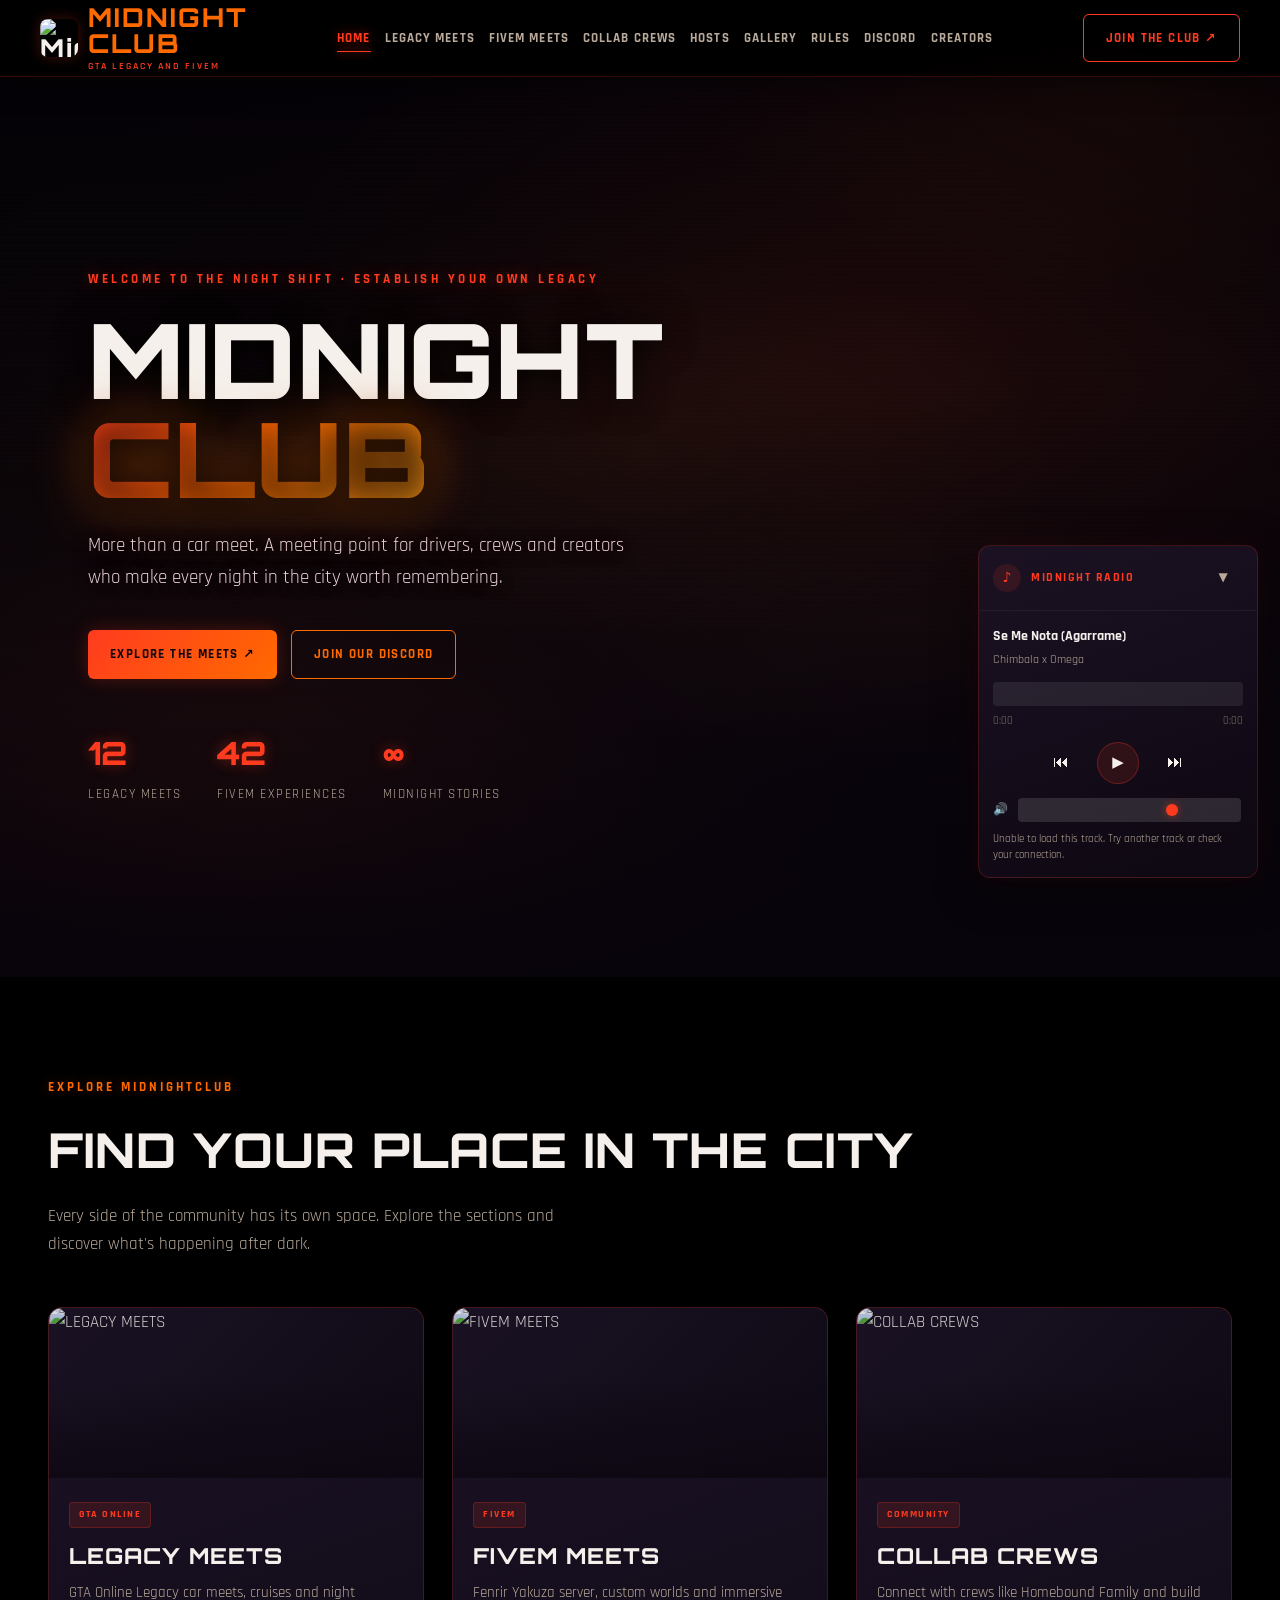
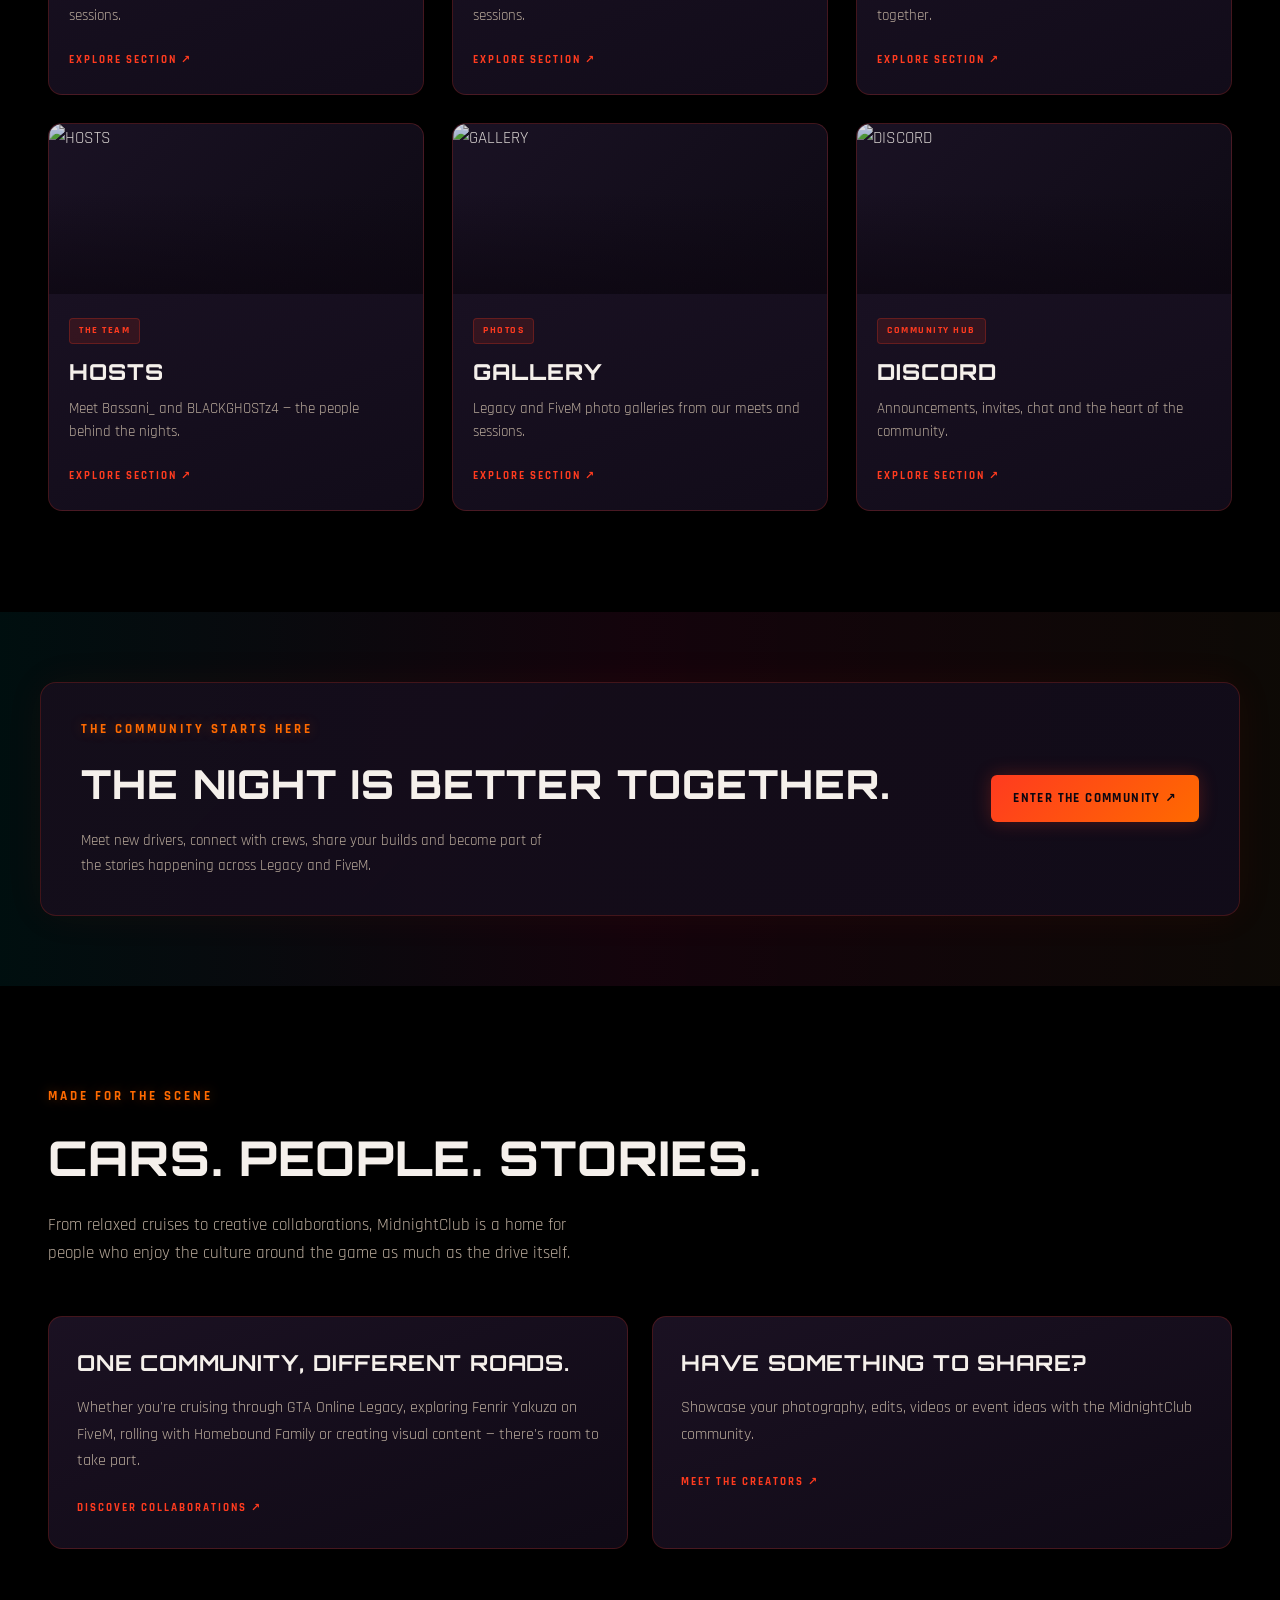
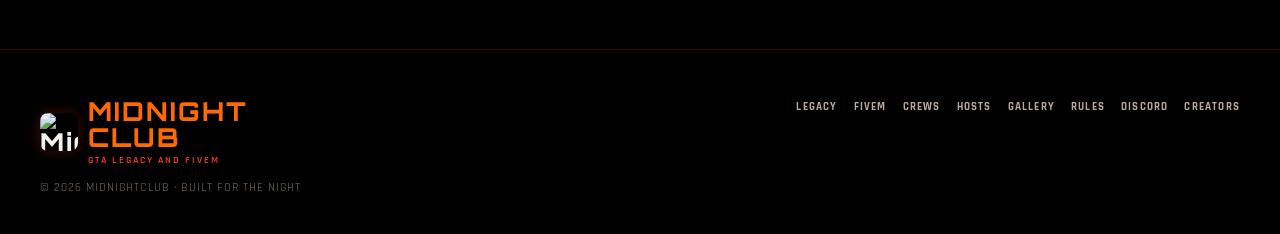
==== index.html @ 976fb336 "Add files via upload" ====
<!doctype html>
<html lang="en">
<head>
  <meta charset="utf-8">
  <meta name="viewport" content="width=device-width,initial-scale=1">
  <meta name="theme-color" content="#000000">
  <meta name="description" content="MidnightClub — GTA Legacy and FiveM meets, crew collaborations and creators.">
  <title>MidnightClub | GTA Legacy and FiveM</title>
  <meta name="robots" content="index,follow,max-image-preview:large">
  <meta property="og:type" content="website">
  <meta property="og:site_name" content="MidnightClub">
  <meta property="og:title" content="MidnightClub | GTA Legacy and FiveM">
  <meta property="og:description" content="MidnightClub — GTA Legacy and FiveM meets, crew collaborations and creators.">
  <meta property="og:image" content="https://ik.imagekit.io/MidnightClub/WEBSITE%20MIDNIGHT/website%20images/file_00000000ad4882108c9d90495cad888b.png?tr=f-auto,q-80,w-1400&updatedAt=1795227710696">
  <meta name="twitter:card" content="summary">
  <meta name="twitter:title" content="MidnightClub | GTA Legacy and FiveM">
  <meta name="twitter:description" content="MidnightClub — GTA Legacy and FiveM meets, crew collaborations and creators.">
  <meta name="twitter:image" content="https://ik.imagekit.io/MidnightClub/WEBSITE%20MIDNIGHT/website%20images/file_00000000ad4882108c9d90495cad888b.png?tr=f-auto,q-80,w-1400&updatedAt=1795227710696">
  <link rel="icon" type="image/png" href="https://ik.imagekit.io/MidnightClub/WEBSITE%20MIDNIGHT/website%20images/file_00000000ad4882108c9d90495cad888b.png?tr=f-auto,q-80,w-1400&updatedAt=1795227710696">
  <link rel="stylesheet" href="assets/style.css">
</head>
<body>
<a class="skip-link" href="#main-content">Skip to content</a>
<!-- Boot Loader -->
<div id="boot-loader">
  <img class="loader-logo" src="https://ik.imagekit.io/MidnightClub/WEBSITE%20MIDNIGHT/website%20images/file_00000000ad4882108c9d90495cad888b.png?updatedAt=1795227710696&tr=f-auto,q-80" alt="MidnightClub" decoding="async">
  <div class="loader-title">MIDNIGHTCLUB</div>
  <div class="loader-sub">GTA Legacy and FiveM</div>
  <div class="loader-bar"><div class="loader-bar-fill"></div></div>
</div>

<header class="site-header">
  <div class="nav-wrap">
    <a class="brand" href="index.html">
      <img src="https://ik.imagekit.io/MidnightClub/WEBSITE%20MIDNIGHT/website%20images/file_00000000ad4882108c9d90495cad888b.png?updatedAt=1795227710696&tr=f-auto,q-80" alt="MidnightClub" class="brand-logo" decoding="async">
      <span class="brand-text">MIDNIGHT<span>CLUB</span><small>GTA LEGACY AND FIVEM</small></span>
    </a>
    <nav class="nav" id="site-nav">
      <a class="active" href="index.html">HOME</a>
      <a href="legacy-meets.html">LEGACY MEETS</a>
      <a href="fivem-meets.html">FIVEM MEETS</a>
      <a href="collab-crews.html">COLLAB CREWS</a>
      <a href="hosts.html">HOSTS</a>
      <a href="gallery.html">GALLERY</a>
      <a href="rules.html">RULES</a>
      <a href="discord.html">DISCORD</a>
      <a href="content-creators.html">CREATORS</a>
    </nav>
    <a class="nav-cta" href="https://discord.gg/Cdg4b4yw4P" target="_blank" rel="noopener">Join the club ↗</a>
    <button class="menu-toggle" type="button" aria-label="Open navigation menu" aria-expanded="false" aria-controls="site-nav">☰</button>
  </div>
</header>

<section id="main-content" class="hero">
  <div class="hero-inner">
    <div class="eyebrow">WELCOME TO THE NIGHT SHIFT · ESTABLISH YOUR OWN LEGACY</div>
    <h1>MIDNIGHT<br><em>CLUB</em></h1>
    <p>More than a car meet. A meeting point for drivers, crews and creators who make every night in the city worth remembering.</p>
    <div class="hero-actions">
      <a class="btn primary" href="legacy-meets.html">Explore the meets ↗</a>
      <a class="btn secondary" href="https://discord.gg/Cdg4b4yw4P" target="_blank" rel="noopener">Join our Discord</a>
    </div>
    <div class="hero-meta">
      <div class="meta-item"><strong>12</strong><span>Legacy meets</span></div>
      <div class="meta-item"><strong>42</strong><span>FiveM experiences</span></div>
      <div class="meta-item"><strong>∞</strong><span>Midnight stories</span></div>
    </div>
  </div>
</section>

<section class="section">
  <div class="section-head">
    <div>
      <div class="kicker">Explore MidnightClub</div>
      <h2>Find your place in the city</h2>
      <p class="section-intro">Every side of the community has its own space. Explore the sections and discover what's happening after dark.</p>
    </div>
  </div>
  <div class="grid">
    <a class="card" href="legacy-meets.html">
      <div class="card-image">
        <img src="https://ik.imagekit.io/MidnightClub/WEBSITE%20MIDNIGHT/website%20images/imageseee%20(3).jpg?tr=f-auto,q-80" alt="LEGACY MEETS" loading="lazy" decoding="async">
      </div>
      <div class="card-body">
        <span class="tag">GTA ONLINE</span>
        <h3>LEGACY MEETS</h3>
        <p>GTA Online Legacy car meets, cruises and night sessions.</p>
        <span class="card-link">Explore section ↗</span>
      </div>
    </a>
    <a class="card" href="fivem-meets.html">
      <div class="card-image">
        <img src="https://ik.imagekit.io/MidnightClub/WEBSITE%20MIDNIGHT/website%20images/34.webp?tr=f-auto,q-80" alt="FIVEM MEETS" loading="lazy" decoding="async">
      </div>
      <div class="card-body">
        <span class="tag">FIVEM</span>
        <h3>FIVEM MEETS</h3>
        <p>Fenrir Yakuza server, custom worlds and immersive sessions.</p>
        <span class="card-link">Explore section ↗</span>
      </div>
    </a>
    <a class="card" href="collab-crews.html">
      <div class="card-image">
        <img src="https://ik.imagekit.io/MidnightClub/WEBSITE%20MIDNIGHT/website%20images/Gemini_Generated_Image_128ii8128ii8128i.jpg?tr=f-auto,q-80" alt="COLLAB CREWS" loading="lazy" decoding="async">
      </div>
      <div class="card-body">
        <span class="tag">COMMUNITY</span>
        <h3>COLLAB CREWS</h3>
        <p>Connect with crews like Homebound Family and build together.</p>
        <span class="card-link">Explore section ↗</span>
      </div>
    </a>
    <a class="card" href="hosts.html">
      <div class="card-image">
        <img src="https://ik.imagekit.io/MidnightClub/WEBSITE%20MIDNIGHT/website%20images/rockstar-games-techtudo.avif?updatedAt=1795227709846&tr=f-auto,q-80" alt="HOSTS" loading="lazy" decoding="async">
      </div>
      <div class="card-body">
        <span class="tag">THE TEAM</span>
        <h3>HOSTS</h3>
        <p>Meet Bassani_ and BLACKGHOSTz4 — the people behind the nights.</p>
        <span class="card-link">Explore section ↗</span>
      </div>
    </a>
    <a class="card" href="gallery.html">
      <div class="card-image">
        <img src="https://ik.imagekit.io/MidnightClub/WEBSITE%20MIDNIGHT/website%20images/23434243.jpg?updatedAt=1795227709696&tr=f-auto,q-80" alt="GALLERY" loading="lazy" decoding="async">
      </div>
      <div class="card-body">
        <span class="tag">PHOTOS</span>
        <h3>GALLERY</h3>
        <p>Legacy and FiveM photo galleries from our meets and sessions.</p>
        <span class="card-link">Explore section ↗</span>
      </div>
    </a>
    <a class="card" href="discord.html">
      <div class="card-image">
        <img src="https://ik.imagekit.io/MidnightClub/WEBSITE%20MIDNIGHT/website%20images/P1dRAX.webp?tr=f-auto,q-80" alt="DISCORD" loading="lazy" decoding="async">
      </div>
      <div class="card-body">
        <span class="tag">COMMUNITY HUB</span>
        <h3>DISCORD</h3>
        <p>Announcements, invites, chat and the heart of the community.</p>
        <span class="card-link">Explore section ↗</span>
      </div>
    </a>
  </div>
</section>

<section class="feature-band">
  <div class="feature-inner">
    <div>
      <div class="kicker">The community starts here</div>
      <h2>THE NIGHT IS BETTER TOGETHER.</h2>
      <p>Meet new drivers, connect with crews, share your builds and become part of the stories happening across Legacy and FiveM.</p>
    </div>
    <a class="btn primary" href="https://discord.gg/Cdg4b4yw4P" target="_blank" rel="noopener">Enter the community ↗</a>
  </div>
</section>

<section class="section">
  <div class="section-head">
    <div>
      <div class="kicker">Made for the scene</div>
      <h2>Cars. People. Stories.</h2>
      <p class="section-intro">From relaxed cruises to creative collaborations, MidnightClub is a home for people who enjoy the culture around the game as much as the drive itself.</p>
    </div>
  </div>
  <div class="content-grid">
    <div class="panel">
      <h3>One community, different roads.</h3>
      <p>Whether you're cruising through GTA Online Legacy, exploring Fenrir Yakuza on FiveM, rolling with Homebound Family or creating visual content — there's room to take part.</p>
      <a class="card-link" href="collab-crews.html">Discover collaborations ↗</a>
    </div>
    <div class="panel">
      <h3>Have something to share?</h3>
      <p>Showcase your photography, edits, videos or event ideas with the MidnightClub community.</p>
      <a class="card-link" href="content-creators.html">Meet the creators ↗</a>
    </div>
  </div>
</section>

<footer class="footer">
  <div class="footer-inner">
    <div>
      <a class="brand" href="index.html">
        <img src="https://ik.imagekit.io/MidnightClub/WEBSITE%20MIDNIGHT/website%20images/file_00000000ad4882108c9d90495cad888b.png?updatedAt=1795227710696&tr=f-auto,q-80" alt="MidnightClub" class="brand-logo" decoding="async">
        <span class="brand-text">MIDNIGHT<span>CLUB</span><small>GTA LEGACY AND FIVEM</small></span>
      </a>
      <p>© <span data-year></span> MIDNIGHTCLUB · BUILT FOR THE NIGHT</p>
    </div>
    <div class="footer-links">
      <a href="legacy-meets.html">LEGACY</a>
      <a href="fivem-meets.html">FIVEM</a>
      <a href="collab-crews.html">CREWS</a>
      <a href="hosts.html">HOSTS</a>
      <a href="gallery.html">GALLERY</a>
      <a href="rules.html">RULES</a>
      <a href="discord.html">DISCORD</a>
      <a href="content-creators.html">CREATORS</a>
    </div>
  </div>
</footer>

<!-- Music Player -->
<div class="music-player" id="music-player">
  <div class="player-header">
    <div class="player-header-left">
      <div class="player-icon">♪</div>
      <span class="player-title">Midnight Radio</span>
    </div>
    <button class="player-toggle-btn" id="player-toggle" type="button" aria-label="Collapse music player" aria-expanded="true">▼</button>
  </div>
  <div class="player-body">
    <div id="player-empty" class="player-empty">
      No tracks yet
      <span>Music will be added soon</span>
    </div>
    <div id="player-body-content" style="display:none">
      <div class="player-track-info">
        <p class="player-track-name" id="track-name">—</p>
        <p class="player-track-artist" id="track-artist">—</p>
      </div>
      <div class="player-progress-wrap">
        <div class="player-progress" id="progress-wrap" role="slider" tabindex="0" aria-label="Seek through track" aria-valuemin="0" aria-valuemax="100" aria-valuenow="0">
          <div class="player-progress-bar" id="progress-bar"></div>
        </div>
        <div class="player-time">
          <span id="current-time">0:00</span>
          <span id="duration">0:00</span>
        </div>
      </div>
      <div class="player-controls">
        <button class="player-btn" id="prev-btn" type="button" aria-label="Previous track" title="Previous track">⏮</button>
        <button class="player-btn play-btn" id="play-btn" type="button" aria-label="Play music" title="Play music">▶</button>
        <button class="player-btn" id="next-btn" type="button" aria-label="Next track" title="Next track">⏭</button>
      </div>
      <div class="player-volume">
        <label for="volume-slider" class="volume-label" aria-label="Volume">🔊</label>
        <input type="range" id="volume-slider" min="0" max="100" value="70" aria-label="Music volume">
      </div>
      <p class="player-status" id="player-status" role="status" aria-live="polite">Track ready. Press play to listen.</p>
    </div>
  </div>
</div>
<audio id="audio-el" preload="metadata" aria-label="Midnight Radio audio"></audio>

<script src="assets/main.js"></script>
</body>
</html>
---- assets/style.css ----
/* ============================================
   MIDNIGHTCLUB — Dark Night Drive
   Red • Orange • Amber • Gold
   ============================================ */

@import url('https://fonts.googleapis.com/css2?family=Orbitron:wght@500;600;700;800;900&family=Rajdhani:wght@400;500;600;700&family=Barlow+Condensed:wght@600;700;800;900&display=swap');

:root {
  /* Core palette — Strong masculine neon */
  --bg: #000000;
  --bg-deep: #000000;
  --panel: #0c0a0a;
  --panel2: #141010;
  --panel-elevated: #1a1412;

  /* Primary accents (kept variable names for compatibility) */
  --cyan: #ff3b1f;          /* Hot red */
  --cyan-soft: #ff6b4a;     /* Soft red-orange */
  --pink: #ff6a00;          /* Strong orange */
  --pink-soft: #ff8c33;     /* Soft orange */
  --salmon: #ff4500;        /* Orange-red */
  --coral: #ff5722;         /* Deep coral-orange */
  --purple: #c9a227;        /* Gold */
  --purple-soft: #e0b94a;   /* Soft gold */
  --orange: #ff9f1a;        /* Amber */

  --white: #f5f0eb;
  --muted: #b8a99a;
  --muted-dark: #7a6e62;

  --line: rgba(255, 59, 31, 0.2);
  --line-pink: rgba(255, 106, 0, 0.22);
  --line-hover: rgba(255, 59, 31, 0.5);

  --gradient: linear-gradient(135deg, #ff3b1f 0%, #ff6a00 50%, #ff9f1a 100%);
  --gradient-soft: linear-gradient(135deg, rgba(255,59,31,0.25), rgba(255,106,0,0.25));
  --gradient-btn: linear-gradient(135deg, #ff3b1f, #ff6a00);

  --shadow-cyan: 0 0 20px rgba(255, 59, 31, 0.4), 0 0 40px rgba(255, 59, 31, 0.15);
  --shadow-pink: 0 0 20px rgba(255, 106, 0, 0.4), 0 0 40px rgba(255, 106, 0, 0.15);
  --shadow-neon: 0 0 18px rgba(255, 59, 31, 0.35), 0 0 36px rgba(255, 106, 0, 0.2);

  --max: 1480px;
  --header-h: 76px;
  --radius: 14px;
  --font-display: 'Orbitron', 'Barlow Condensed', sans-serif;
  --font-body: 'Rajdhani', system-ui, sans-serif;
}

* { box-sizing: border-box; }
html { scroll-behavior: smooth; }

body {
  margin: 0;
  background: #000000;
  color: var(--white);
  font-family: var(--font-body);
  line-height: 1.65;
  font-size: 17px;
  overflow-x: hidden;
  min-height: 100vh;
  /* Pure black base + strong red/orange neon atmosphere */
  background-image:
    radial-gradient(ellipse 80% 50% at 10% 90%, rgba(255, 59, 31, 0.16) 0%, transparent 55%),
    radial-gradient(ellipse 70% 45% at 90% 10%, rgba(255, 106, 0, 0.13) 0%, transparent 50%),
    radial-gradient(ellipse 60% 40% at 50% 50%, rgba(255, 159, 26, 0.07) 0%, transparent 55%),
    radial-gradient(ellipse 50% 30% at 70% 70%, rgba(201, 162, 39, 0.06) 0%, transparent 50%),
    linear-gradient(180deg, #000000 0%, #0a0503 40%, #000000 100%);
  background-attachment: fixed;
}

/* Soft vignette + subtle scanline texture (no grid) */
body::before {
  content: '';
  position: fixed;
  inset: 0;
  background:
    radial-gradient(ellipse at center, transparent 40%, rgba(0, 0, 0, 0.55) 100%),
    repeating-linear-gradient(
      0deg,
      transparent,
      transparent 2px,
      rgba(255, 255, 255, 0.012) 2px,
      rgba(255, 255, 255, 0.012) 4px
    );
  pointer-events: none;
  z-index: 0;
}

a { color: inherit; text-decoration: none; }
button { font: inherit; cursor: pointer; border: none; background: none; }
img { max-width: 100%; display: block; }

/* ========== LOADING SCREEN ========== */
#boot-loader {
  position: fixed;
  inset: 0;
  z-index: 99999;
  display: flex;
  flex-direction: column;
  align-items: center;
  justify-content: center;
  background:
    radial-gradient(ellipse at 50% 40%, rgba(255, 59, 31, 0.12) 0%, transparent 55%),
    radial-gradient(ellipse at 30% 70%, rgba(255, 106, 0, 0.14) 0%, transparent 50%),
    linear-gradient(160deg, #000000 0%, #0a0503 50%, #000000 100%);
  transition: opacity 0.8s ease, visibility 0.8s;
  overflow: hidden;
}

#boot-loader::before {
  content: '';
  position: absolute;
  inset: -40%;
  background: conic-gradient(from 0deg, transparent, rgba(255,59,31,0.08), transparent 30%, rgba(255,106,0,0.08), transparent 60%);
  animation: loader-spin 10s linear infinite;
  pointer-events: none;
}

#boot-loader.hidden {
  opacity: 0;
  visibility: hidden;
  pointer-events: none;
}

.loader-logo {
  width: 110px;
  height: 110px;
  object-fit: contain;
  border-radius: 18px;
  margin-bottom: 28px;
  filter: drop-shadow(0 0 24px rgba(255, 59, 31, 0.5));
  animation: loader-pulse 2s ease-in-out infinite;
  position: relative;
  z-index: 2;
}

.loader-title {
  font-family: var(--font-display);
  font-weight: 800;
  font-size: 28px;
  letter-spacing: 6px;
  text-transform: uppercase;
  background: var(--gradient);
  -webkit-background-clip: text;
  -webkit-text-fill-color: transparent;
  background-clip: text;
  margin-bottom: 8px;
  position: relative;
  z-index: 2;
}

.loader-sub {
  font-size: 13px;
  letter-spacing: 4px;
  color: var(--muted);
  text-transform: uppercase;
  margin-bottom: 36px;
  position: relative;
  z-index: 2;
}

.loader-bar {
  width: 220px;
  height: 3px;
  background: rgba(255,255,255,0.08);
  border-radius: 4px;
  overflow: hidden;
  position: relative;
  z-index: 2;
}

.loader-bar-fill {
  height: 100%;
  width: 0%;
  background: var(--gradient-btn);
  border-radius: 4px;
  box-shadow: 0 0 12px rgba(255, 59, 31, 0.6);
  animation: loader-progress 1.6s ease-out forwards;
}

@keyframes loader-spin {
  to { transform: rotate(360deg); }
}
@keyframes loader-pulse {
  0%, 100% { transform: scale(1); filter: drop-shadow(0 0 20px rgba(0,245,255,0.4)); }
  50% { transform: scale(1.06); filter: drop-shadow(0 0 32px rgba(255,46,151,0.5)); }
}
@keyframes loader-progress {
  0% { width: 0%; }
  100% { width: 100%; }
}

/* ========== HEADER ========== */
.site-header {
  position: sticky;
  top: 0;
  z-index: 50;
  background: rgba(0, 0, 0, 0.82);
  backdrop-filter: blur(18px);
  border-bottom: 1px solid var(--line);
  box-shadow: 0 4px 30px rgba(0,0,0,0.5);
}

.nav-wrap {
  max-width: var(--max);
  margin: auto;
  padding: 0 40px;
  min-height: var(--header-h);
  display: flex;
  align-items: center;
  justify-content: space-between;
  gap: 16px;
}

.brand {
  font: 800 26px var(--font-display);
  letter-spacing: 2px;
  line-height: 1;
  flex-shrink: 0;
  display: flex;
  align-items: center;
  gap: 10px;
  transition: filter 0.3s;
}
.brand:hover {
  filter: drop-shadow(0 0 12px rgba(255, 59, 31, 0.4));
}
.brand-logo {
  width: 38px;
  height: 38px;
  object-fit: contain;
  border-radius: 8px;
  flex-shrink: 0;
  box-shadow: 0 0 14px rgba(255, 59, 31, 0.25);
}
.brand-text {
  display: flex;
  flex-direction: column;
}
.brand span { color: var(--pink); }
.brand small {
  display: block;
  font: 600 10px var(--font-body);
  letter-spacing: 2px;
  color: var(--cyan);
  margin-top: 4px;
  text-transform: uppercase;
}

.nav {
  display: flex;
  align-items: center;
  gap: 14px;
  flex-wrap: wrap;
}
.nav a {
  font-size: 12.5px;
  font-weight: 700;
  letter-spacing: 1.1px;
  color: var(--muted);
  transition: 0.25s;
  white-space: nowrap;
  position: relative;
}
.nav a::after {
  content: '';
  position: absolute;
  bottom: -4px;
  left: 0;
  width: 0;
  height: 1.5px;
  background: var(--cyan);
  transition: width 0.25s;
  box-shadow: 0 0 8px var(--cyan);
}
.nav a:hover,
.nav a.active {
  color: var(--cyan);
  text-shadow: 0 0 12px rgba(255, 59, 31, 0.5);
}
.nav a:hover::after,
.nav a.active::after {
  width: 100%;
}

/* Buttons */
.nav-cta,
.btn {
  display: inline-flex;
  align-items: center;
  justify-content: center;
  padding: 13px 22px;
  border: 1px solid var(--cyan);
  color: var(--cyan);
  font-size: 12.5px;
  font-weight: 700;
  letter-spacing: 1.4px;
  text-transform: uppercase;
  transition: 0.3s cubic-bezier(0.22, 1, 0.36, 1);
  background: transparent;
  border-radius: 6px;
  position: relative;
  overflow: hidden;
  font-family: var(--font-body);
}
.nav-cta::before,
.btn::before {
  content: '';
  position: absolute;
  inset: 0;
  background: var(--gradient-btn);
  opacity: 0;
  transition: opacity 0.3s;
  z-index: -1;
}
.nav-cta:hover,
.btn:hover {
  color: #0c0610;
  border-color: transparent;
  box-shadow: var(--shadow-neon);
  transform: translateY(-2px);
}
.nav-cta:hover::before,
.btn:hover::before {
  opacity: 1;
}

.btn.primary {
  background: var(--gradient-btn);
  color: #0c0610;
  border: none;
  font-weight: 800;
  box-shadow: 0 0 18px rgba(255, 59, 31, 0.25);
}
.btn.primary:hover {
  box-shadow: var(--shadow-neon);
  transform: translateY(-3px) scale(1.02);
  filter: brightness(1.1);
}
.btn.secondary {
  border-color: var(--pink);
  color: var(--pink);
}
.btn.secondary:hover {
  border-color: transparent;
  color: #0c0610;
  box-shadow: var(--shadow-pink);
}
.btn.secondary::before {
  background: linear-gradient(135deg, #ff6a00, #ff5722);
}

.menu-toggle {
  display: none;
  font-size: 24px;
  color: var(--cyan);
  background: none;
  border: none;
  padding: 6px;
}

/* ========== HERO ========== */
.hero {
  position: relative;
  min-height: 100vh;
  min-height: 100dvh;
  display: flex;
  align-items: center;
  padding: 110px 48px 90px;
  overflow: hidden;
}

/* Full-bleed wallpaper with slow ken-burns */
.hero::after {
  content: '';
  position: absolute;
  inset: -8%;
  background:
    url('https://ik.imagekit.io/MidnightClub/WEBSITE%20MIDNIGHT/Encontro%20Neon%20Midnight%20Club.png?updatedAt=1795138472293&tr=f-auto,q-80')
    center center / cover no-repeat;
  z-index: 0;
  animation: hero-kenburns 22s ease-in-out infinite alternate;
  will-change: transform;
}

/* Dark + neon overlay so text stays readable */
.hero::before {
  content: '';
  position: absolute;
  inset: 0;
  z-index: 1;
  background:
    linear-gradient(180deg,
      rgba(8, 4, 12, 0.55) 0%,
      rgba(12, 6, 16, 0.42) 35%,
      rgba(12, 6, 16, 0.72) 70%,
      rgba(8, 4, 12, 0.92) 100%),
    radial-gradient(ellipse at 70% 30%, rgba(255, 59, 31, 0.14) 0%, transparent 50%),
    radial-gradient(ellipse at 20% 80%, rgba(255, 106, 0, 0.12) 0%, transparent 45%);
  pointer-events: none;
}

@keyframes hero-kenburns {
  0%   { transform: scale(1) translate(0, 0); }
  100% { transform: scale(1.12) translate(-1.5%, -1%); }
}

.hero-inner {
  max-width: var(--max);
  width: 100%;
  margin: 0 auto;
  margin-left: max(40px, calc((100% - var(--max)) / 2));
  position: relative;
  z-index: 2;
  text-align: left;
}
.eyebrow {
  font-size: 13px;
  font-weight: 700;
  letter-spacing: 3.5px;
  color: var(--cyan);
  text-transform: uppercase;
  margin-bottom: 20px;
  text-shadow: 0 0 16px rgba(255, 59, 31, 0.4);
}
.hero h1 {
  font-family: var(--font-display);
  font-weight: 900;
  font-size: clamp(56px, 10vw, 104px);
  line-height: 0.95;
  letter-spacing: 1px;
  margin: 0 0 22px;
  text-transform: uppercase;
  text-shadow: 0 4px 30px rgba(0,0,0,0.7), 0 0 40px rgba(0,0,0,0.4);
}
.hero h1 em {
  font-style: normal;
  background: var(--gradient);
  -webkit-background-clip: text;
  -webkit-text-fill-color: transparent;
  background-clip: text;
  filter: drop-shadow(0 0 24px rgba(255, 106, 0, 0.45));
}
.hero p {
  max-width: 560px;
  font-size: 18.5px;
  color: #e8d0d8;
  margin: 0 0 36px;
  line-height: 1.75;
  text-shadow: 0 2px 16px rgba(0,0,0,0.7);
}
.hero-actions {
  display: flex;
  flex-wrap: wrap;
  gap: 14px;
  margin-bottom: 48px;
}
.hero-meta {
  display: flex;
  gap: 36px;
  flex-wrap: wrap;
}
.meta-item {
  display: flex;
  flex-direction: column;
  gap: 4px;
}
.meta-item strong {
  font-family: var(--font-display);
  font-size: 32px;
  font-weight: 800;
  color: var(--cyan);
  text-shadow: 0 0 14px rgba(255, 59, 31, 0.4);
}
.meta-item span {
  font-size: 13px;
  letter-spacing: 1.5px;
  color: var(--muted);
  text-transform: uppercase;
}

/* ========== SECTIONS ========== */
.section {
  padding: 100px 48px;
  position: relative;
  z-index: 1;
}
.section-head {
  max-width: var(--max);
  margin: 0 auto 48px;
  display: flex;
  justify-content: space-between;
  align-items: flex-end;
  gap: 32px;
}
.kicker {
  font-size: 12.5px;
  font-weight: 700;
  letter-spacing: 3px;
  color: var(--pink);
  text-transform: uppercase;
  margin-bottom: 12px;
  text-shadow: 0 0 12px rgba(255, 106, 0, 0.35);
}
.section-head h2 {
  font-family: var(--font-display);
  font-weight: 800;
  font-size: clamp(32px, 4.5vw, 48px);
  letter-spacing: 1px;
  margin: 0 0 14px;
  text-transform: uppercase;
}
.section-intro {
  max-width: 540px;
  color: var(--muted);
  font-size: 16.5px;
  margin: 0;
  line-height: 1.7;
}

/* ========== CARDS GRID ========== */
.grid {
  max-width: var(--max);
  margin: 0 auto;
  display: grid;
  grid-template-columns: repeat(3, 1fr);
  gap: 28px;
}

.card {
  background: linear-gradient(160deg, rgba(30, 20, 40, 0.95), rgba(18, 12, 26, 0.97));
  border: 1px solid var(--line);
  position: relative;
  overflow: hidden;
  min-height: 280px;
  transition: 0.35s cubic-bezier(0.22, 1, 0.36, 1);
  display: block;
  color: inherit;
  text-decoration: none;
  cursor: pointer;
  border-radius: var(--radius);
}
.card::before {
  content: '';
  position: absolute;
  inset: 0;
  border-radius: inherit;
  padding: 1px;
  background: linear-gradient(135deg, transparent 40%, rgba(0,245,255,0.3), rgba(255,46,151,0.3));
  -webkit-mask: linear-gradient(#fff 0 0) content-box, linear-gradient(#fff 0 0);
  mask: linear-gradient(#fff 0 0) content-box, linear-gradient(#fff 0 0);
  -webkit-mask-composite: xor;
  mask-composite: exclude;
  opacity: 0;
  transition: opacity 0.35s;
  pointer-events: none;
}
.card:hover {
  transform: translateY(-8px);
  border-color: transparent;
  box-shadow: 0 20px 50px rgba(0,0,0,0.5), var(--shadow-neon);
}
.card:hover::before {
  opacity: 1;
}

.card-image {
  height: 170px;
  background: linear-gradient(135deg, #1a1224, #0e0a14);
  position: relative;
  overflow: hidden;
}
.card-image img {
  width: 100%;
  height: 100%;
  object-fit: cover;
  opacity: 0.85;
  transition: 0.45s cubic-bezier(0.22, 1, 0.36, 1);
}
.card:hover .card-image img {
  transform: scale(1.08);
  opacity: 1;
}
.card-image::after {
  content: '';
  position: absolute;
  inset: 0;
  background: linear-gradient(to top, rgba(12,6,16,0.7) 0%, transparent 60%);
  pointer-events: none;
}

.card-body {
  padding: 20px 20px 22px;
}
.card h3 {
  font-family: var(--font-display);
  font-weight: 800;
  font-size: 22px;
  letter-spacing: 1px;
  margin: 0 0 8px;
  text-transform: uppercase;
}
.card p {
  font-size: 14.5px;
  color: var(--muted);
  margin: 0 0 16px;
  line-height: 1.6;
}
.card-link {
  font-size: 11px;
  color: var(--cyan);
  letter-spacing: 2px;
  font-weight: 700;
  text-transform: uppercase;
  transition: 0.25s;
}
.card:hover .card-link {
  text-shadow: 0 0 12px rgba(255, 59, 31, 0.6);
  letter-spacing: 2.5px;
}

.tag {
  display: inline-block;
  font-size: 9.5px;
  font-weight: 700;
  letter-spacing: 1.5px;
  text-transform: uppercase;
  padding: 4px 9px;
  border-radius: 4px;
  background: rgba(255, 59, 31, 0.12);
  color: var(--cyan);
  border: 1px solid rgba(255, 59, 31, 0.25);
  margin-bottom: 10px;
}

/* ========== FEATURE BAND ========== */
.feature-band {
  padding: 70px 40px;
  position: relative;
  overflow: hidden;
}
.feature-band::before {
  content: '';
  position: absolute;
  inset: 0;
  background:
    linear-gradient(90deg, rgba(0,245,255,0.06), rgba(255,46,151,0.08), rgba(255,184,107,0.05));
  pointer-events: none;
}
.feature-inner {
  max-width: var(--max);
  margin: auto;
  display: flex;
  align-items: center;
  justify-content: space-between;
  gap: 32px;
  position: relative;
  z-index: 1;
  padding: 36px 40px;
  background: linear-gradient(135deg, rgba(22,14,28,0.9), rgba(18,12,26,0.95));
  border: 1px solid var(--line);
  border-radius: 16px;
  box-shadow: 0 0 40px rgba(255, 59, 31, 0.06);
}
.feature-inner h2 {
  font-family: var(--font-display);
  font-weight: 800;
  font-size: clamp(28px, 4vw, 40px);
  letter-spacing: 1px;
  margin: 8px 0 12px;
  text-transform: uppercase;
}
.feature-inner p {
  color: var(--muted);
  max-width: 480px;
  margin: 0;
  font-size: 15px;
}

/* ========== CONTENT GRID / PANELS ========== */
.content-grid {
  max-width: var(--max);
  margin: 0 auto;
  display: grid;
  grid-template-columns: 1fr 1fr;
  gap: 24px;
}
.panel {
  background: linear-gradient(160deg, rgba(28, 18, 36, 0.95), rgba(16, 10, 22, 0.97));
  border: 1px solid var(--line);
  border-radius: var(--radius);
  padding: 28px;
  transition: 0.3s;
}
.panel:hover {
  border-color: var(--line-hover);
  box-shadow: 0 0 30px rgba(255, 59, 31, 0.08);
}
.panel h3 {
  font-family: var(--font-display);
  font-weight: 700;
  font-size: 22px;
  letter-spacing: 0.8px;
  margin: 0 0 14px;
  text-transform: uppercase;
}
.panel p {
  color: var(--muted);
  font-size: 15.5px;
  margin: 0 0 18px;
  line-height: 1.7;
}
.panel ul {
  margin: 0 0 18px;
  padding-left: 18px;
  color: var(--muted);
  font-size: 14px;
}
.panel ul li {
  margin-bottom: 6px;
}
.panel .card-link {
  display: inline-block;
}

/* ========== PAGE HERO ========== */
.page-hero {
  padding: 90px 40px 60px;
  text-align: left;
  position: relative;
  overflow: hidden;
}
.page-hero::before {
  content: '';
  position: absolute;
  inset: 0;
  background:
    radial-gradient(ellipse at 80% 20%, rgba(255, 59, 31, 0.1) 0%, transparent 50%),
    radial-gradient(ellipse at 10% 80%, rgba(255, 106, 0, 0.08) 0%, transparent 45%);
  pointer-events: none;
}
.page-hero-inner {
  max-width: var(--max);
  margin: auto;
  position: relative;
  z-index: 1;
}
.page-hero h1 {
  font-family: var(--font-display);
  font-weight: 900;
  font-size: clamp(40px, 6.5vw, 64px);
  letter-spacing: 2px;
  margin: 12px 0 18px;
  text-transform: uppercase;
  background: var(--gradient);
  -webkit-background-clip: text;
  -webkit-text-fill-color: transparent;
  background-clip: text;
}
.page-hero p {
  max-width: 520px;
  color: var(--muted);
  font-size: 16px;
  margin: 0;
}

/* ========== HOSTS ========== */
.host-list {
  max-width: var(--max);
  margin: 0 auto;
  display: grid;
  grid-template-columns: repeat(2, 1fr);
  gap: 28px;
}
.host-card {
  background: linear-gradient(160deg, rgba(28, 18, 36, 0.95), rgba(16, 10, 22, 0.97));
  border: 1px solid var(--line);
  border-radius: var(--radius);
  padding: 32px 28px;
  text-align: center;
  transition: 0.35s;
}
.host-card:hover {
  border-color: var(--pink);
  box-shadow: var(--shadow-pink);
  transform: translateY(-6px);
}
.host-avatar {
  width: 110px;
  height: 110px;
  margin: 0 auto 18px;
  border-radius: 50%;
  overflow: hidden;
  border: 2px solid var(--cyan);
  box-shadow: 0 0 24px rgba(255, 59, 31, 0.3);
}
.host-avatar img {
  width: 100%;
  height: 100%;
  object-fit: cover;
}
.host-card h3 {
  font-family: var(--font-display);
  font-weight: 800;
  font-size: 24px;
  margin: 0 0 12px;
  letter-spacing: 1px;
}
.host-roles {
  display: flex;
  flex-wrap: wrap;
  gap: 6px;
  justify-content: center;
  margin-bottom: 14px;
}
.host-roles span {
  font-size: 10px;
  font-weight: 700;
  letter-spacing: 1px;
  text-transform: uppercase;
  padding: 4px 10px;
  border-radius: 20px;
  background: rgba(255, 106, 0, 0.12);
  color: var(--pink-soft);
  border: 1px solid rgba(255, 106, 0, 0.25);
}
.host-card p {
  color: var(--muted);
  font-size: 14px;
  margin: 0 0 20px;
  line-height: 1.6;
}

/* ========== GALLERY ========== */
.gallery-tabs {
  max-width: var(--max);
  margin: 0 auto 28px;
  display: flex;
  gap: 10px;
}
.gallery-tab {
  padding: 10px 22px;
  font-size: 12px;
  font-weight: 700;
  letter-spacing: 1.5px;
  text-transform: uppercase;
  color: var(--muted);
  border: 1px solid var(--line);
  border-radius: 6px;
  background: transparent;
  transition: 0.25s;
  cursor: pointer;
}
.gallery-tab:hover {
  color: var(--cyan);
  border-color: var(--cyan);
}
.gallery-tab.active {
  background: var(--gradient-btn);
  color: #0c0610;
  border-color: transparent;
  box-shadow: 0 0 16px rgba(255, 59, 31, 0.3);
}
.gallery-section { display: none; }
.gallery-section.active { display: block; }
.gallery-grid {
  max-width: var(--max);
  margin: 0 auto;
  display: grid;
  grid-template-columns: repeat(3, 1fr);
  gap: 16px;
}
.gallery-item {
  border-radius: 10px;
  overflow: hidden;
  border: 1px solid var(--line);
  transition: 0.3s;
  aspect-ratio: 16/10;
  background: var(--panel);
}
.gallery-item:hover {
  border-color: var(--cyan);
  box-shadow: var(--shadow-cyan);
  transform: scale(1.02);
}
.gallery-item img {
  width: 100%;
  height: 100%;
  object-fit: cover;
  transition: 0.4s;
}
.gallery-item:hover img {
  transform: scale(1.05);
}
.gallery-placeholder {
  height: 100%;
  display: flex;
  flex-direction: column;
  align-items: center;
  justify-content: center;
  color: var(--muted-dark);
  font-size: 13px;
  text-align: center;
  padding: 20px;
  gap: 6px;
}
.gallery-placeholder strong {
  color: var(--muted);
  font-size: 14px;
}

/* ========== STATS / HIGHLIGHTS ========== */
.stats {
  display: grid;
  grid-template-columns: repeat(3, 1fr);
  gap: 16px;
  margin-top: 20px;
}
.stat {
  text-align: center;
  padding: 14px;
  background: rgba(255, 59, 31, 0.05);
  border: 1px solid var(--line);
  border-radius: 8px;
}
.stat strong {
  display: block;
  font-family: var(--font-display);
  font-size: 18px;
  color: var(--cyan);
  margin-bottom: 4px;
}
.stat span {
  font-size: 11px;
  color: var(--muted);
  letter-spacing: 1px;
  text-transform: uppercase;
}

.highlight-list {
  display: grid;
  grid-template-columns: repeat(2, 1fr);
  gap: 14px;
}
.highlight-item {
  padding: 16px;
  background: rgba(255, 106, 0, 0.05);
  border: 1px solid var(--line-pink);
  border-radius: 8px;
  transition: 0.25s;
}
.highlight-item:hover {
  border-color: var(--pink);
  box-shadow: 0 0 16px rgba(255, 106, 0, 0.15);
}
.highlight-item strong {
  display: block;
  font-size: 14px;
  margin-bottom: 4px;
  color: var(--white);
}
.highlight-item span {
  font-size: 12.5px;
  color: var(--muted);
}

.server-badge {
  display: inline-block;
  font-size: 10px;
  font-weight: 800;
  letter-spacing: 1.5px;
  text-transform: uppercase;
  padding: 5px 12px;
  border-radius: 4px;
  margin-bottom: 12px;
}
.server-badge.fivem {
  background: rgba(255, 59, 31, 0.12);
  color: var(--cyan);
  border: 1px solid rgba(255, 59, 31, 0.3);
}

/* ========== RULES ========== */
.rule-item {
  display: grid;
  grid-template-columns: 48px 1fr;
  gap: 16px;
  padding: 20px;
  background: linear-gradient(160deg, rgba(28, 18, 36, 0.9), rgba(16, 10, 22, 0.95));
  border: 1px solid var(--line);
  border-radius: 10px;
  margin-bottom: 12px;
  transition: 0.25s;
  max-width: var(--max);
  margin-left: auto;
  margin-right: auto;
}
.rule-item:hover {
  border-color: var(--cyan);
  box-shadow: 0 0 20px rgba(255, 59, 31, 0.1);
}
.rule-num {
  font-family: var(--font-display);
  font-weight: 800;
  font-size: 22px;
  color: var(--cyan);
  text-shadow: 0 0 12px rgba(255, 59, 31, 0.4);
}
.rule-item h3 {
  font-size: 16px;
  margin: 0 0 6px;
  font-weight: 700;
}
.rule-item p {
  margin: 0;
  color: var(--muted);
  font-size: 14px;
}

/* ========== DISCORD PANEL ========== */
.discord-panel {
  max-width: var(--max);
  margin: 0 auto;
  padding: 40px;
  background: linear-gradient(135deg, rgba(255, 59, 31, 0.06), rgba(255, 106, 0, 0.06));
  border: 1px solid var(--line);
  border-radius: 16px;
  display: flex;
  align-items: center;
  justify-content: space-between;
  gap: 28px;
  flex-wrap: wrap;
}
.discord-panel h2 {
  font-family: var(--font-display);
  font-weight: 800;
  font-size: 28px;
  margin: 8px 0 10px;
  text-transform: uppercase;
}

/* ========== FOOTER ========== */
.footer {
  padding: 48px 40px 36px;
  border-top: 1px solid var(--line);
  position: relative;
  z-index: 1;
  background: rgba(0, 0, 0, 0.7);
}
.footer-inner {
  max-width: var(--max);
  margin: auto;
  display: flex;
  justify-content: space-between;
  align-items: flex-start;
  gap: 32px;
  flex-wrap: wrap;
}
.footer p {
  color: var(--muted-dark);
  font-size: 12px;
  margin: 12px 0 0;
  letter-spacing: 1px;
}
.footer-links {
  display: flex;
  flex-wrap: wrap;
  gap: 16px;
}
.footer-links a {
  font-size: 11px;
  font-weight: 700;
  letter-spacing: 1.2px;
  color: var(--muted);
  transition: 0.25s;
}
.footer-links a:hover {
  color: var(--cyan);
  text-shadow: 0 0 10px rgba(255, 59, 31, 0.4);
}

/* ========== MUSIC PLAYER ========== */
.music-player {
  position: fixed;
  bottom: 22px;
  right: 22px;
  width: 280px;
  background: linear-gradient(160deg, rgba(28, 18, 36, 0.97), rgba(14, 8, 18, 0.98));
  border: 1px solid var(--line);
  border-radius: 12px;
  z-index: 100;
  box-shadow: 0 10px 40px rgba(0,0,0,0.5), 0 0 20px rgba(255, 59, 31, 0.08);
  overflow: hidden;
  transition: 0.35s;
  backdrop-filter: blur(12px);
}
.music-player.collapsed .player-body {
  display: none;
}
.player-header {
  cursor: default;
  display: flex;
  align-items: center;
  justify-content: space-between;
  padding: 12px 14px;
  cursor: pointer;
  border-bottom: 1px solid rgba(255,255,255,0.05);
}
.player-header-left {
  display: flex;
  align-items: center;
  gap: 10px;
}
.player-icon {
  width: 28px;
  height: 28px;
  display: flex;
  align-items: center;
  justify-content: center;
  background: rgba(255, 59, 31, 0.12);
  border-radius: 50%;
  color: var(--cyan);
  font-size: 14px;
}
.player-title {
  font-size: 12px;
  font-weight: 700;
  letter-spacing: 1.5px;
  text-transform: uppercase;
  color: var(--cyan);
}
.player-toggle-btn {
  color: var(--muted);
  font-size: 12px;
  padding: 4px 8px;
}
.player-body {
  padding: 14px;
}
.player-empty {
  text-align: center;
  color: var(--muted-dark);
  font-size: 13px;
  padding: 10px 0;
}
.player-empty span {
  display: block;
  font-size: 11px;
  margin-top: 4px;
}
.player-track-name {
  font-weight: 700;
  font-size: 14px;
  margin: 0 0 2px;
}
.player-track-artist {
  font-size: 12px;
  color: var(--muted);
  margin: 0 0 12px;
}
.player-progress-wrap {
  margin-bottom: 12px;
}
.player-progress {
  height: 4px;
  background: rgba(255,255,255,0.08);
  border-radius: 4px;
  cursor: pointer;
  overflow: hidden;
  margin-bottom: 6px;
}
.player-progress-bar {
  height: 100%;
  width: 0%;
  background: var(--gradient-btn);
  border-radius: 4px;
  box-shadow: 0 0 8px rgba(255, 59, 31, 0.5);
  transition: width 0.1s linear;
}
.player-time {
  display: flex;
  justify-content: space-between;
  font-size: 11px;
  color: var(--muted-dark);
}
.player-controls {
  display: flex;
  align-items: center;
  justify-content: center;
  gap: 16px;
  margin-bottom: 12px;
}
.player-btn {
  color: var(--white);
  font-size: 16px;
  width: 36px;
  height: 36px;
  display: flex;
  align-items: center;
  justify-content: center;
  border-radius: 50%;
  transition: 0.2s;
}
.player-btn:hover {
  color: var(--cyan);
  background: rgba(255, 59, 31, 0.1);
}
.play-btn {
  width: 42px;
  height: 42px;
  background: rgba(255, 59, 31, 0.12);
  border: 1px solid rgba(255, 59, 31, 0.3);
  font-size: 15px;
}
.play-btn:hover {
  background: var(--cyan);
  color: #0c0610;
  box-shadow: 0 0 16px rgba(255, 59, 31, 0.4);
}
.player-volume {
  display: flex;
  align-items: center;
  gap: 8px;
}
.player-volume input[type="range"] {
  flex: 1;
  height: 3px;
  -webkit-appearance: none;
  appearance: none;
  background: rgba(255,255,255,0.12);
  border-radius: 4px;
  outline: none;
}
.player-volume input[type="range"]::-webkit-slider-thumb {
  -webkit-appearance: none;
  width: 12px;
  height: 12px;
  border-radius: 50%;
  background: var(--cyan);
  cursor: pointer;
  box-shadow: 0 0 8px rgba(255, 59, 31, 0.5);
}

/* ========== RESPONSIVE ========== */
@media (max-width: 980px) {
  .nav {
    display: none;
    position: absolute;
    top: var(--header-h);
    left: 0;
    right: 0;
    padding: 20px 24px;
    background: rgba(0, 0, 0, 0.96);
    border-bottom: 1px solid var(--line);
    flex-direction: column;
    align-items: flex-start;
    gap: 14px;
    backdrop-filter: blur(16px);
  }
  .nav.open { display: flex; }
  .menu-toggle { display: block; }
  .nav-cta { display: none; }
  .grid { grid-template-columns: repeat(2, 1fr); }
  .gallery-grid { grid-template-columns: repeat(2, 1fr); }
  .content-grid { grid-template-columns: 1fr; }
  .host-list { grid-template-columns: 1fr; max-width: 400px; }
  .highlight-list { grid-template-columns: 1fr; }
  .feature-inner {
    flex-direction: column;
    align-items: flex-start;
    padding: 28px;
  }
}

@media (max-width: 620px) {
  .hero { min-height: 100vh; min-height: 100dvh; padding: 80px 24px 60px; }
  .hero-inner { margin-left: 0; padding: 0; }
  .hero h1 { font-size: 48px; }
  .section { padding: 60px 24px; }
  .grid { grid-template-columns: 1fr; }
  .gallery-grid { grid-template-columns: 1fr; }
  .section-head,
  .discord-panel {
    align-items: flex-start;
    flex-direction: column;
  }
  .stats { grid-template-columns: 1fr; }
  .page-hero { padding: 70px 24px 50px; }
  .hero-meta { margin-top: 36px; gap: 16px; }
  .music-player {
    bottom: 12px;
    right: 12px;
    left: 12px;
    width: auto;
  }
  .rule-item {
    grid-template-columns: 40px 1fr;
    padding: 16px;
  }
  .loader-title { font-size: 22px; letter-spacing: 4px; }
  .loader-logo { width: 90px; height: 90px; }
}


/* ========== UX, ACCESSIBILITY & POLISH ==========
:where(a, button, input, [role="slider"], .card, .host-card, .gallery-item, .panel, .highlight-item, .rule-item):focus-visible {
  outline: 2px solid var(--orange);
  outline-offset: 4px;
}

.nav a:focus-visible, .nav-cta:focus-visible, .btn:focus-visible {
  border-radius: 4px;
}

/* Page entrance/exit fades, with a motion-safe fallback for browsers without VT support. */
body { animation: mc-page-enter 280ms ease-out both; }
body.page-exit { opacity: 0; transition: opacity 160ms ease; }
@keyframes mc-page-enter { from { opacity: 0; } to { opacity: 1; } }

/* More deliberate, restrained card hover/focus effects. */
.card, .host-card, .gallery-item, .panel, .highlight-item, .rule-item {
  will-change: transform;
  transition: transform 280ms cubic-bezier(.2,.75,.25,1), border-color 280ms ease, box-shadow 280ms ease, background-color 280ms ease;
}
.card::before { background: linear-gradient(135deg, transparent 25%, rgba(255,159,26,.34), rgba(255,59,31,.42)); }
.card:hover, .card:focus-visible { transform: translateY(-5px); }
.card:hover .card-image img, .card:focus-visible .card-image img { transform: scale(1.045); }
.card-link { transition: color 220ms ease, text-shadow 220ms ease, letter-spacing 220ms ease; }
.nav a, .footer-links a, .player-btn, .btn, .nav-cta { transition-duration: 220ms; }

/* Mobile navigation panel: animates open/closed, closes on Escape/outside/link. */
@media (max-width: 980px) {
  .nav {
    display: flex;
    padding: 0;
    max-height: 0;
    overflow: hidden;
    visibility: hidden;
    opacity: 0;
    transform: translateY(-8px);
    transition: max-height 260ms ease, opacity 220ms ease, transform 220ms ease, visibility 220ms;
    z-index: 55;
    box-shadow: 0 18px 35px rgba(0,0,0,.55);
  }
  .nav.open {
    padding: 20px 24px;
    max-height: min(80vh, 560px);
    overflow-y: auto;
    visibility: visible;
    opacity: 1;
    transform: translateY(0);
  }
  .nav a { padding: 6px 0; font-size: 14px; }
  .menu-toggle { min-width: 44px; min-height: 44px; display: inline-flex; align-items: center; justify-content: center; }
}
.menu-toggle { transition: color 180ms ease, background 180ms ease, transform 180ms ease; border-radius: 8px; }
.menu-toggle:hover, .menu-toggle:focus-visible { background: rgba(255,59,31,.10); }

/* Music player accessibility and seek target sizing. */
.player-progress { min-height: 14px; padding: 5px 0; box-sizing: content-box; touch-action: manipulation; outline-offset: 3px; }
.player-progress-bar { pointer-events: none; }
.player-btn, .player-toggle-btn { min-width: 40px; min-height: 40px; }
.player-status { min-height: 1.3em; margin: 8px 0 0; color: var(--muted); font-size: 11px; line-height: 1.4; }
.player-volume .volume-label { font-size: 12px; cursor: default; }
.player-volume input[type="range"] { min-height: 24px; touch-action: pan-x; }
.player-volume input[type="range"]:focus-visible { outline-offset: 4px; }

img { height: auto; }
@media (hover: none) {
  .card:hover, .host-card:hover, .gallery-item:hover, .panel:hover, .highlight-item:hover, .rule-item:hover { transform: none; }
}
@media (prefers-reduced-motion: reduce) {
  html { scroll-behavior: auto; }
  *, *::before, *::after { animation-duration: .01ms !important; animation-iteration-count: 1 !important; transition-duration: .01ms !important; scroll-behavior: auto !important; }
  body.page-exit { opacity: 1; }
}


/* ===== MidnightClub 2.1: cinematic, gallery, event board and mobile refinements ===== */
.skip-link{position:fixed;z-index:10000;top:12px;left:12px;padding:12px 16px;background:#f0a43a;color:#111;border-radius:8px;font-weight:800;transform:translateY(-160%);transition:transform .2s ease}
.skip-link:focus{transform:translateY(0)}
.gallery-toolbar{display:flex;justify-content:space-between;align-items:center;gap:16px;margin:0 0 22px}
.gallery-hint{margin:0;color:var(--muted);font-size:13px}
.gallery-item{position:relative;overflow:hidden}
.gallery-item>a{display:block;position:relative;width:100%;height:100%;min-height:190px;overflow:hidden}
.gallery-item img{display:block;width:100%;height:100%;min-height:190px;object-fit:cover;transition:transform .65s cubic-bezier(.2,.7,.2,1),filter .45s ease}
.gallery-zoom{position:absolute;right:14px;bottom:14px;width:38px;height:38px;display:grid;place-items:center;border:1px solid rgba(255,255,255,.4);border-radius:50%;background:rgba(8,10,14,.72);color:#fff;font-size:24px;opacity:0;transform:translateY(8px);transition:opacity .25s ease,transform .25s ease}
.gallery-item:hover .gallery-zoom,.gallery-item a:focus-visible .gallery-zoom{opacity:1;transform:translateY(0)}
.lightbox{position:fixed;inset:0;z-index:9999;display:flex;align-items:center;justify-content:center;padding:5vh 7vw;background:rgba(3,5,8,.96);backdrop-filter:blur(14px);opacity:0;visibility:hidden;transition:opacity .25s ease,visibility .25s ease}
.lightbox.is-open{opacity:1;visibility:visible}
.lightbox-figure{margin:0;max-width:min(1100px,82vw);max-height:84vh;display:flex;flex-direction:column;align-items:center;gap:12px}
.lightbox-image{display:block;max-width:100%;max-height:76vh;object-fit:contain;border-radius:8px;box-shadow:0 20px 80px rgba(0,0,0,.55)}
.lightbox-caption,.lightbox-counter{color:#c9cbd0;font-size:13px;text-align:center}
.lightbox-close,.lightbox-nav{position:absolute;display:grid;place-items:center;border:1px solid rgba(255,255,255,.2);background:rgba(255,255,255,.08);color:white;border-radius:50%;cursor:pointer;transition:background .2s ease,transform .2s ease}
.lightbox-close{top:22px;right:24px;width:46px;height:46px;font-size:30px}
.lightbox-nav{top:50%;width:48px;height:48px;font-size:34px;transform:translateY(-50%)}
.lightbox-prev{left:22px}.lightbox-next{right:22px}
.lightbox-close:hover,.lightbox-nav:hover{background:rgba(240,164,58,.25)}
.lightbox-counter{position:absolute;bottom:18px;left:0;right:0}
.event-board{padding-top:20px}
.event-filters{display:flex;flex-wrap:wrap;gap:9px;margin:0 0 20px}
.event-filter{padding:10px 16px;border:1px solid var(--line,rgba(255,255,255,.14));border-radius:999px;background:transparent;color:var(--muted);font:inherit;font-size:11px;font-weight:800;letter-spacing:.12em;cursor:pointer;transition:color .2s ease,border-color .2s ease,background .2s ease}
.event-filter:hover,.event-filter.active{color:#fff;border-color:rgba(240,164,58,.65);background:rgba(240,164,58,.12)}
.event-empty,.event-card{padding:clamp(24px,4vw,42px);border:1px solid rgba(255,255,255,.1);border-radius:16px;background:linear-gradient(135deg,rgba(255,255,255,.045),rgba(255,255,255,.012));}
.event-empty{text-align:center;display:grid;justify-items:center;gap:10px;min-height:260px;align-content:center}
.event-empty-mark{font-size:30px;color:#f0a43a}
.event-empty h3{margin:0;font-size:clamp(21px,3vw,30px)}
.event-empty p{max-width:560px;margin:0 0 10px;color:var(--muted);line-height:1.7}
.event-card[hidden],.event-empty[hidden]{display:none!important}
.event-card{display:grid;grid-template-columns:minmax(0,1fr) auto;gap:12px;align-items:center}
.event-card h3{margin:5px 0}.event-card p{margin:0;color:var(--muted)}
.event-status{display:inline-flex;padding:6px 10px;border-radius:999px;background:rgba(240,164,58,.12);color:#f0b45e;font-size:10px;font-weight:800;letter-spacing:.1em}
/* Soft reveal: content remains visible if JS is unavailable */
.js-reveal{opacity:0;transform:translateY(18px);transition:opacity .7s ease,transform .7s cubic-bezier(.2,.7,.2,1)}
.js-reveal.is-visible{opacity:1;transform:none}
@media(max-width:700px){
  .gallery-toolbar{align-items:flex-start;flex-direction:column}
  .gallery-toolbar .btn{width:100%;justify-content:center}
  .gallery-grid{grid-template-columns:repeat(2,minmax(0,1fr));gap:10px}
  .gallery-item>a,.gallery-item img{min-height:145px}
  .lightbox{padding:70px 12px 54px}
  .lightbox-figure{max-width:100%;max-height:78vh}
  .lightbox-image{max-height:70vh}
  .lightbox-prev{left:10px}.lightbox-next{right:10px}
  .lightbox-nav{top:auto;bottom:12px;transform:none;width:42px;height:42px}
  .lightbox-counter{bottom:24px}
  .event-card{grid-template-columns:1fr}
  .event-filters{display:grid;grid-template-columns:repeat(3,minmax(0,1fr))}
  .event-filter{padding:10px 7px;font-size:10px}
}
@media(max-width:420px){.gallery-grid{grid-template-columns:1fr}.gallery-item>a,.gallery-item img{min-height:190px}}
@media(hover:none){.gallery-zoom{opacity:1;transform:none}.gallery-item:hover img{transform:none}}
@media(prefers-reduced-motion:reduce){.js-reveal{opacity:1;transform:none;transition:none}.lightbox,.lightbox-image,.gallery-item img{transition:none!important}}
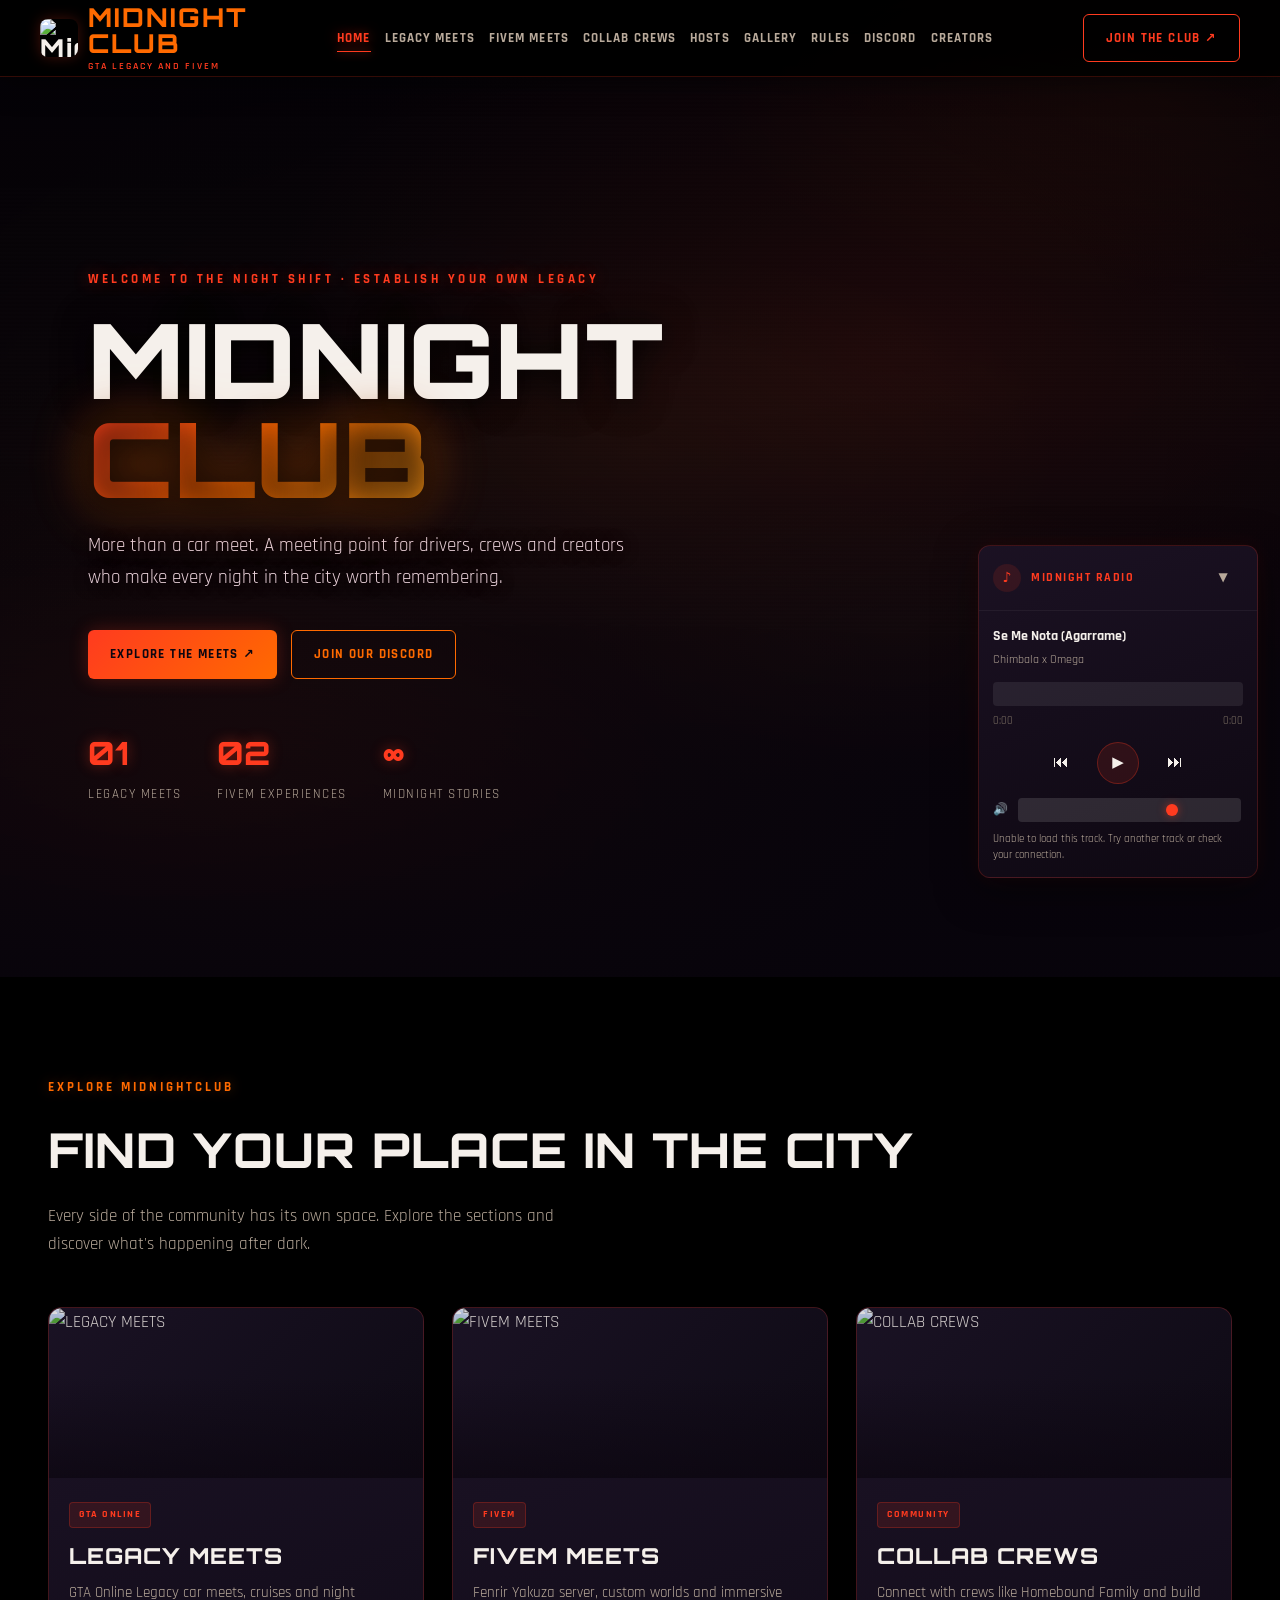
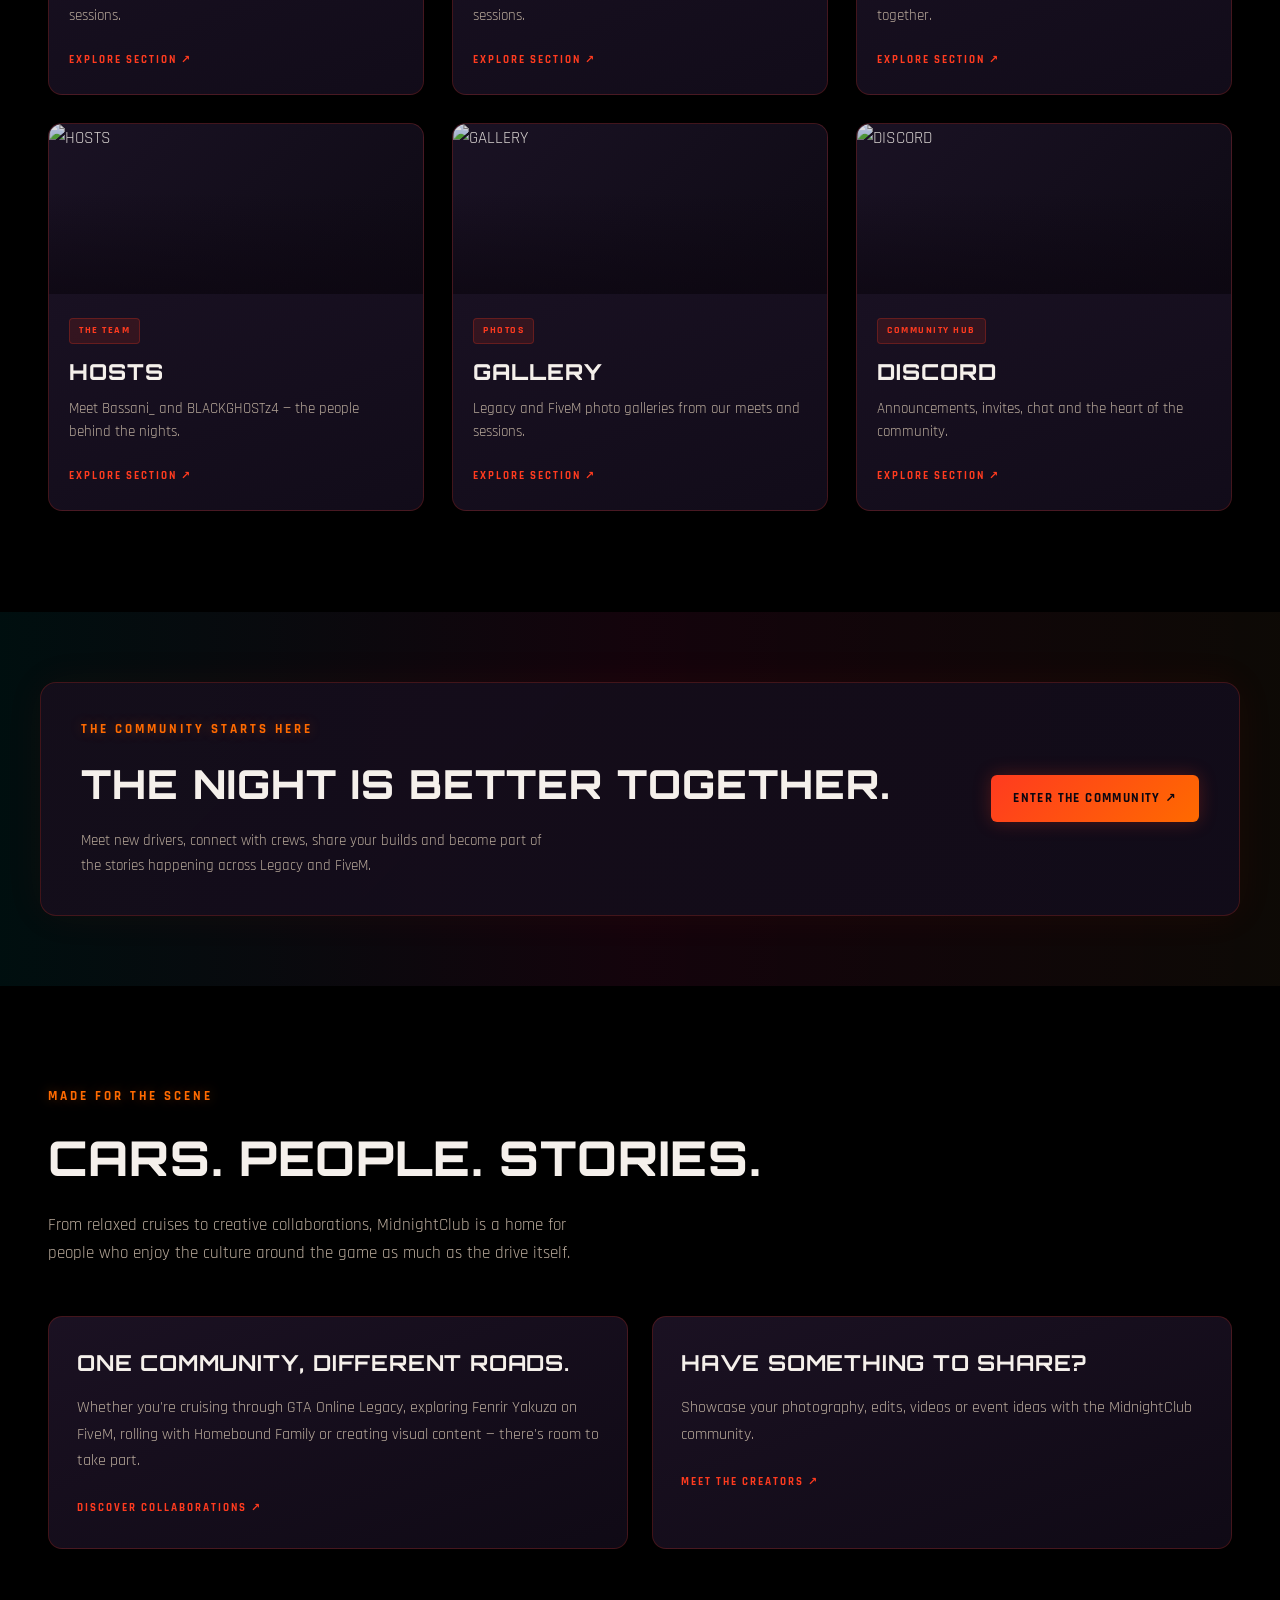
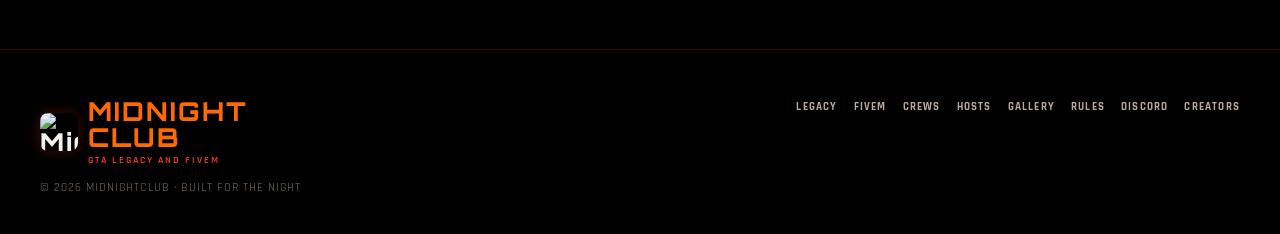
==== commit f51a9cdb: "Add files via upload" ====
--- a/index.html
+++ b/index.html
@@ -61,8 +61,8 @@
       <a class="btn secondary" href="https://discord.gg/Cdg4b4yw4P" target="_blank" rel="noopener">Join our Discord</a>
     </div>
     <div class="hero-meta">
-      <div class="meta-item"><strong>12</strong><span>Legacy meets</span></div>
-      <div class="meta-item"><strong>42</strong><span>FiveM experiences</span></div>
+      <div class="meta-item"><strong>01</strong><span>Legacy meets</span></div>
+      <div class="meta-item"><strong>02</strong><span>FiveM experiences</span></div>
       <div class="meta-item"><strong>∞</strong><span>Midnight stories</span></div>
     </div>
   </div>
--- a/assets/style.css
+++ b/assets/style.css
@@ -1432,3 +1432,47 @@
 @media(max-width:420px){.gallery-grid{grid-template-columns:1fr}.gallery-item>a,.gallery-item img{min-height:190px}}
 @media(hover:none){.gallery-zoom{opacity:1;transform:none}.gallery-item:hover img{transform:none}}
 @media(prefers-reduced-motion:reduce){.js-reveal{opacity:1;transform:none;transition:none}.lightbox,.lightbox-image,.gallery-item img{transition:none!important}}
+
+
+/* ========== FIVEM PHOTO ALBUM ========== */
+.gallery-intro{color:var(--muted);margin:8px 0 0;max-width:560px}
+.album-count{font:700 11px var(--font-display);letter-spacing:1.5px;color:var(--cyan);white-space:nowrap}
+.album-progress{max-width:var(--max);margin:0 auto 22px;display:flex;align-items:center;gap:12px;color:var(--muted);font-size:13px;padding:14px 17px;border:1px solid var(--line);background:rgba(255,255,255,.025);border-radius:8px}
+.album-progress.is-complete{border-color:rgba(255,159,26,.18)}
+.album-spinner{width:16px;height:16px;border:2px solid rgba(255,255,255,.16);border-top-color:var(--cyan);border-radius:50%;animation:album-spin .8s linear infinite;flex:none}
+.album-check{color:var(--cyan);font-weight:900}
+@keyframes album-spin{to{transform:rotate(360deg)}}
+.fivem-album-grid{grid-template-columns:repeat(4,minmax(0,1fr))}
+.fivem-photo-card{aspect-ratio:4/3;position:relative}
+.fivem-photo-trigger{display:block;width:100%;height:100%;padding:0;position:relative;overflow:hidden;cursor:zoom-in}
+.fivem-photo-trigger img{width:100%;height:100%;object-fit:cover}
+.fivem-photo-trigger::after{content:'';position:absolute;inset:45% 0 0;background:linear-gradient(transparent,rgba(0,0,0,.48));pointer-events:none}
+.fivem-photo-trigger .gallery-zoom{position:absolute;right:12px;bottom:10px;z-index:2;color:#fff;font-size:22px;opacity:0;transition:opacity .2s}
+.fivem-photo-card:hover .gallery-zoom,.fivem-photo-trigger:focus-visible .gallery-zoom{opacity:1}
+.fivem-photo-card:hover img{transform:scale(1.06)}
+.lightbox{padding:72px 24px 112px}
+.lightbox-figure{max-width:min(1100px,82vw);max-height:calc(100vh - 210px)}
+.lightbox-image{max-height:calc(100vh - 270px)}
+.lightbox-filmstrip{position:absolute;left:50%;bottom:44px;transform:translateX(-50%);width:min(900px,82vw);height:66px;display:flex;align-items:center;gap:8px;overflow-x:auto;padding:5px 3px;scrollbar-width:thin;scrollbar-color:var(--cyan) rgba(255,255,255,.08)}
+.filmstrip-thumb{flex:0 0 88px;width:88px;height:54px;padding:2px;border:1px solid rgba(255,255,255,.14);border-radius:5px;background:#111;opacity:.62;cursor:pointer;overflow:hidden;transition:opacity .2s,border-color .2s,transform .2s}
+.filmstrip-thumb img{width:100%;height:100%;object-fit:cover;border-radius:3px}
+.filmstrip-thumb:hover,.filmstrip-thumb.active{opacity:1;border-color:var(--cyan);transform:translateY(-2px);box-shadow:0 0 12px rgba(255,59,31,.22)}
+.lightbox-counter{bottom:116px}
+@media(max-width:1000px){.fivem-album-grid{grid-template-columns:repeat(3,minmax(0,1fr))}}
+@media(max-width:640px){
+  .fivem-album-grid{grid-template-columns:repeat(2,minmax(0,1fr));gap:9px}
+  .album-count{font-size:9px}
+  .lightbox{padding:70px 12px 125px}
+  .lightbox-figure{max-width:94vw;max-height:calc(100vh - 220px)}
+  .lightbox-image{max-height:calc(100vh - 300px)}
+  .lightbox-nav{width:38px;height:38px;font-size:27px}
+  .lightbox-prev{left:8px}.lightbox-next{right:8px}
+  .lightbox-filmstrip{width:94vw;bottom:42px;height:62px}
+  .filmstrip-thumb{flex-basis:72px;width:72px;height:46px}
+  .lightbox-counter{bottom:112px}
+}
+
+.album-link-panel{max-width:var(--max);margin:36px auto 0;padding:26px 30px;display:flex;align-items:center;justify-content:space-between;gap:22px;border:1px solid var(--line);border-radius:12px;background:linear-gradient(110deg,rgba(255,59,31,.09),rgba(255,106,0,.035),rgba(0,0,0,.12))}
+.album-link-panel h3{margin:4px 0;font-family:var(--font-display);font-size:clamp(18px,2.5vw,25px)}
+.album-link-panel p{margin:0;color:var(--muted)}
+@media(max-width:640px){.album-link-panel{align-items:flex-start;flex-direction:column;padding:22px}}
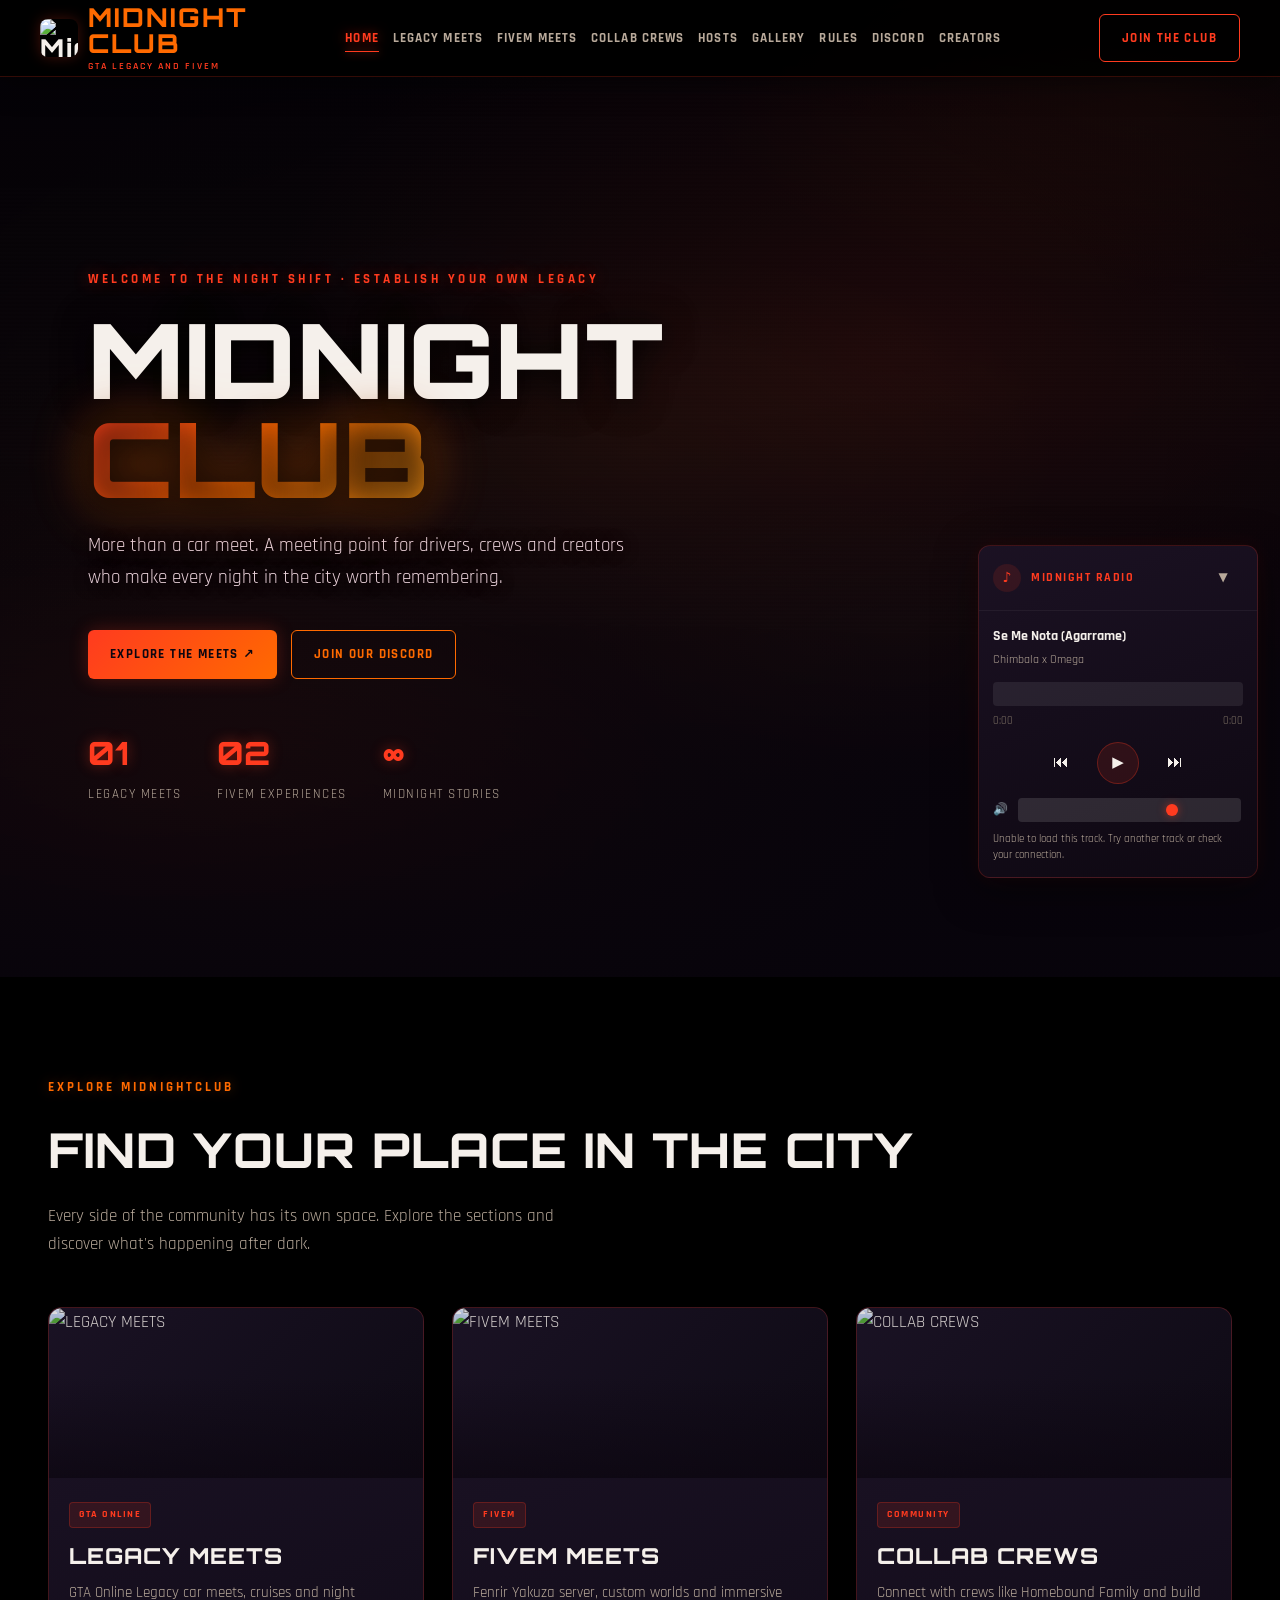
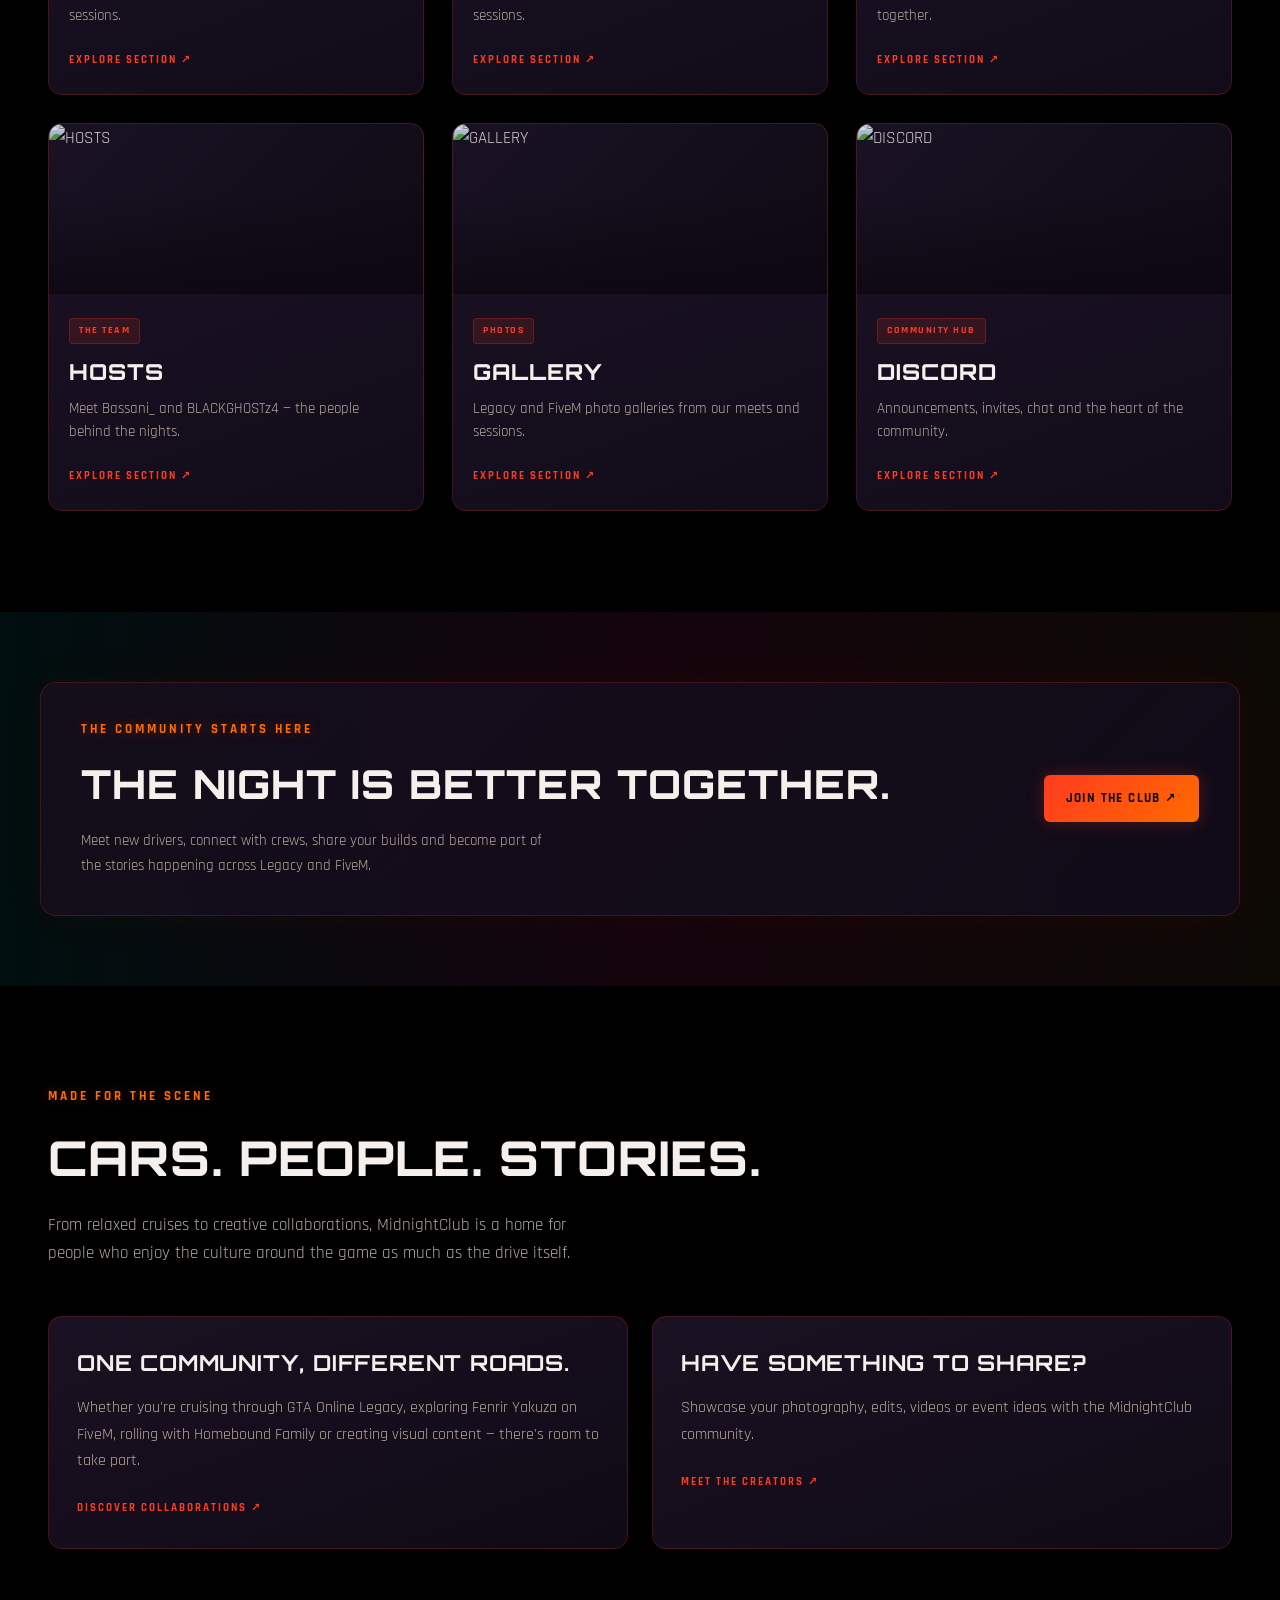
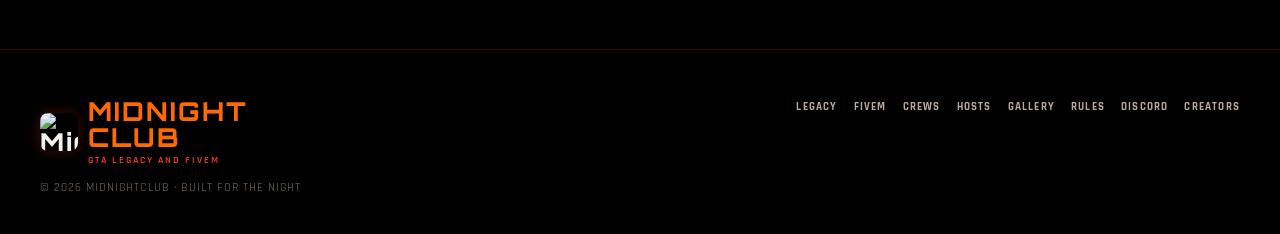
==== commit d6c92d49: "Add files via upload" ====
--- a/index.html
+++ b/index.html
@@ -46,7 +46,7 @@
       <a href="discord.html">DISCORD</a>
       <a href="content-creators.html">CREATORS</a>
     </nav>
-    <a class="nav-cta" href="https://discord.gg/Cdg4b4yw4P" target="_blank" rel="noopener">Join the club ↗</a>
+    <a class="nav-cta" href="discord.html">Join the Club</a>
     <button class="menu-toggle" type="button" aria-label="Open navigation menu" aria-expanded="false" aria-controls="site-nav">☰</button>
   </div>
 </header>
@@ -58,7 +58,7 @@
     <p>More than a car meet. A meeting point for drivers, crews and creators who make every night in the city worth remembering.</p>
     <div class="hero-actions">
       <a class="btn primary" href="legacy-meets.html">Explore the meets ↗</a>
-      <a class="btn secondary" href="https://discord.gg/Cdg4b4yw4P" target="_blank" rel="noopener">Join our Discord</a>
+      <a class="btn secondary" href="discord.html">Join our Discord</a>
     </div>
     <div class="hero-meta">
       <div class="meta-item"><strong>01</strong><span>Legacy meets</span></div>
@@ -153,7 +153,7 @@
       <h2>THE NIGHT IS BETTER TOGETHER.</h2>
       <p>Meet new drivers, connect with crews, share your builds and become part of the stories happening across Legacy and FiveM.</p>
     </div>
-    <a class="btn primary" href="https://discord.gg/Cdg4b4yw4P" target="_blank" rel="noopener">Enter the community ↗</a>
+    <a class="btn primary" href="discord.html">Join the Club ↗</a>
   </div>
 </section>
 
--- a/assets/style.css
+++ b/assets/style.css
@@ -1476,3 +1476,35 @@
 .album-link-panel h3{margin:4px 0;font-family:var(--font-display);font-size:clamp(18px,2.5vw,25px)}
 .album-link-panel p{margin:0;color:var(--muted)}
 @media(max-width:640px){.album-link-panel{align-items:flex-start;flex-direction:column;padding:22px}}
+
+
+/* ========== UPDATED RULES PAGE: DISCORD + GTA MEETS ========== */
+.rules-page-section { padding-top: 64px; padding-bottom: 64px; }
+.rules-intro { max-width: var(--max); margin: 0 auto 28px; }
+.rules-intro .eyebrow { color: var(--cyan); font-size: 11px; font-weight: 800; letter-spacing: 2px; }
+.rules-intro h2 { margin: 8px 0 6px; font-size: clamp(28px, 4vw, 42px); }
+.rules-intro > p { margin: 0; color: var(--muted); font-size: 15px; }
+.rules-page-section .rules-list { margin-bottom: 28px; }
+.rules-page-section .rule-item { max-width: var(--max); }
+.discipline-panel { max-width: var(--max); margin: 30px auto 0; padding: clamp(22px, 4vw, 34px); border: 1px solid var(--line); border-radius: 14px; background: linear-gradient(145deg, rgba(28,18,36,.96), rgba(10,10,16,.98)); }
+.discipline-heading { display: flex; align-items: flex-start; gap: 16px; margin-bottom: 22px; }
+.discipline-icon { display: grid; place-items: center; flex: 0 0 44px; height: 44px; border: 1px solid var(--line); border-radius: 10px; color: var(--cyan); font-size: 24px; }
+.discipline-heading .eyebrow { color: var(--cyan); font-size: 10px; font-weight: 800; letter-spacing: 1.8px; }
+.discipline-heading h3 { margin: 4px 0 5px; font-size: 20px; }
+.discipline-heading p { margin: 0; color: var(--muted); font-size: 14px; }
+.discipline-steps { display: grid; grid-template-columns: repeat(5, minmax(0,1fr)); gap: 10px; }
+.discipline-steps > div { min-height: 112px; padding: 15px; border: 1px solid var(--line); border-radius: 9px; background: rgba(255,255,255,.025); }
+.discipline-steps > div > span { color: var(--cyan); font-family: var(--font-display); font-weight: 800; font-size: 18px; }
+.discipline-steps p { margin: 9px 0 0; color: var(--muted); font-size: 13px; line-height: 1.5; }
+.discipline-steps strong { display: block; color: var(--text, #fff); margin-bottom: 3px; }
+.meet-discipline-steps { grid-template-columns: repeat(4, minmax(0,1fr)); }
+.discipline-notice { margin-top: 14px; padding: 16px 18px; border-left: 3px solid var(--cyan); border-radius: 4px 8px 8px 4px; background: rgba(255,59,31,.07); }
+.discipline-notice strong { display: block; margin-bottom: 5px; color: #fff; font-size: 13px; }
+.discipline-notice p { margin: 0; color: var(--muted); font-size: 13px; line-height: 1.6; }
+.rules-final-notice { max-width: var(--max); margin: 18px auto 0; padding: 22px 24px; border: 1px solid var(--line); border-radius: 10px; background: rgba(255,255,255,.025); }
+.rules-final-notice .eyebrow { color: var(--cyan); font-size: 10px; font-weight: 800; letter-spacing: 1.8px; }
+.rules-final-notice p { margin: 8px 0; color: var(--muted); font-size: 14px; }
+.rules-final-notice strong { color: #fff; font-size: 13px; letter-spacing: .2px; }
+.car-meet-rules-section { padding-top: 24px; border-top: 1px solid var(--line); }
+@media (max-width: 850px) { .discipline-steps { grid-template-columns: repeat(2,minmax(0,1fr)); } .meet-discipline-steps { grid-template-columns: repeat(2,minmax(0,1fr)); } }
+@media (max-width: 520px) { .rules-page-section { padding-top: 42px; padding-bottom: 42px; } .discipline-panel { padding: 20px 16px; } .discipline-steps, .meet-discipline-steps { grid-template-columns: 1fr; } .discipline-steps > div { min-height: auto; } .discipline-heading { gap: 11px; } .discipline-icon { flex-basis: 38px; height: 38px; } }
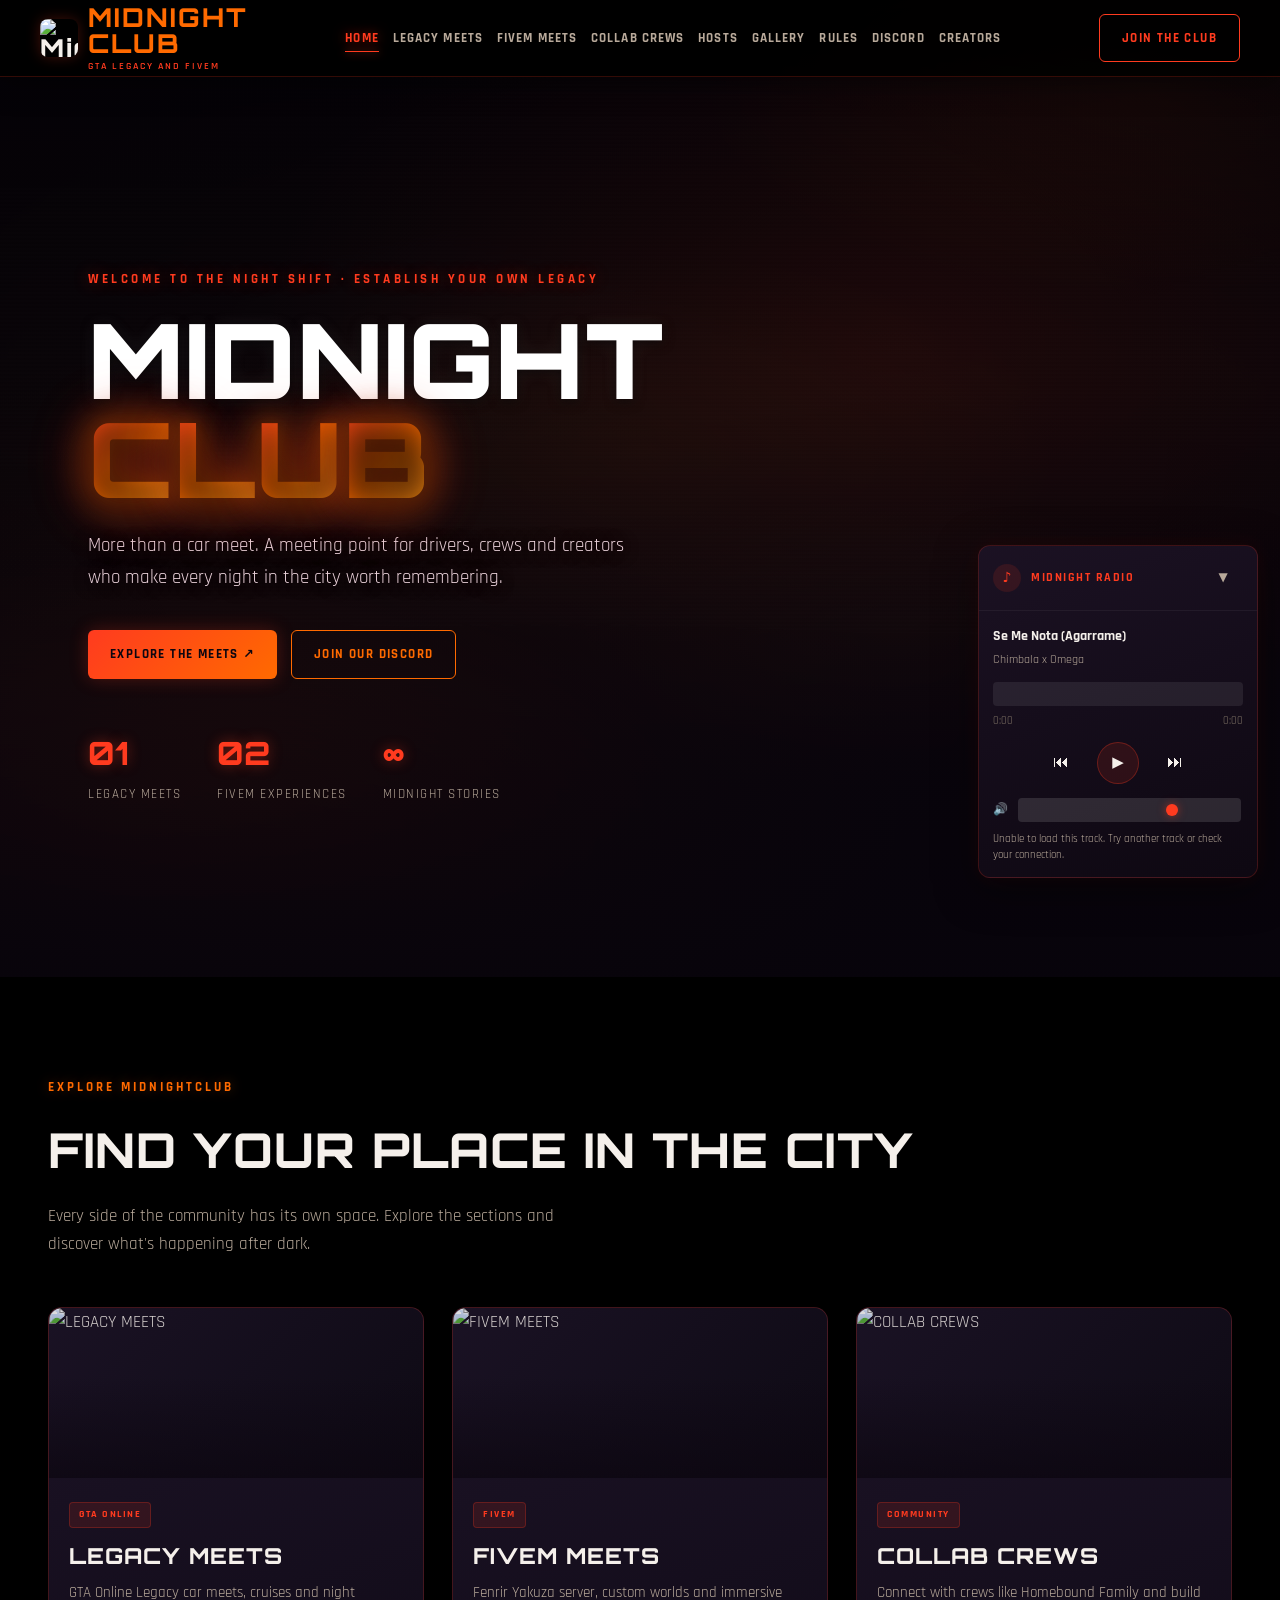
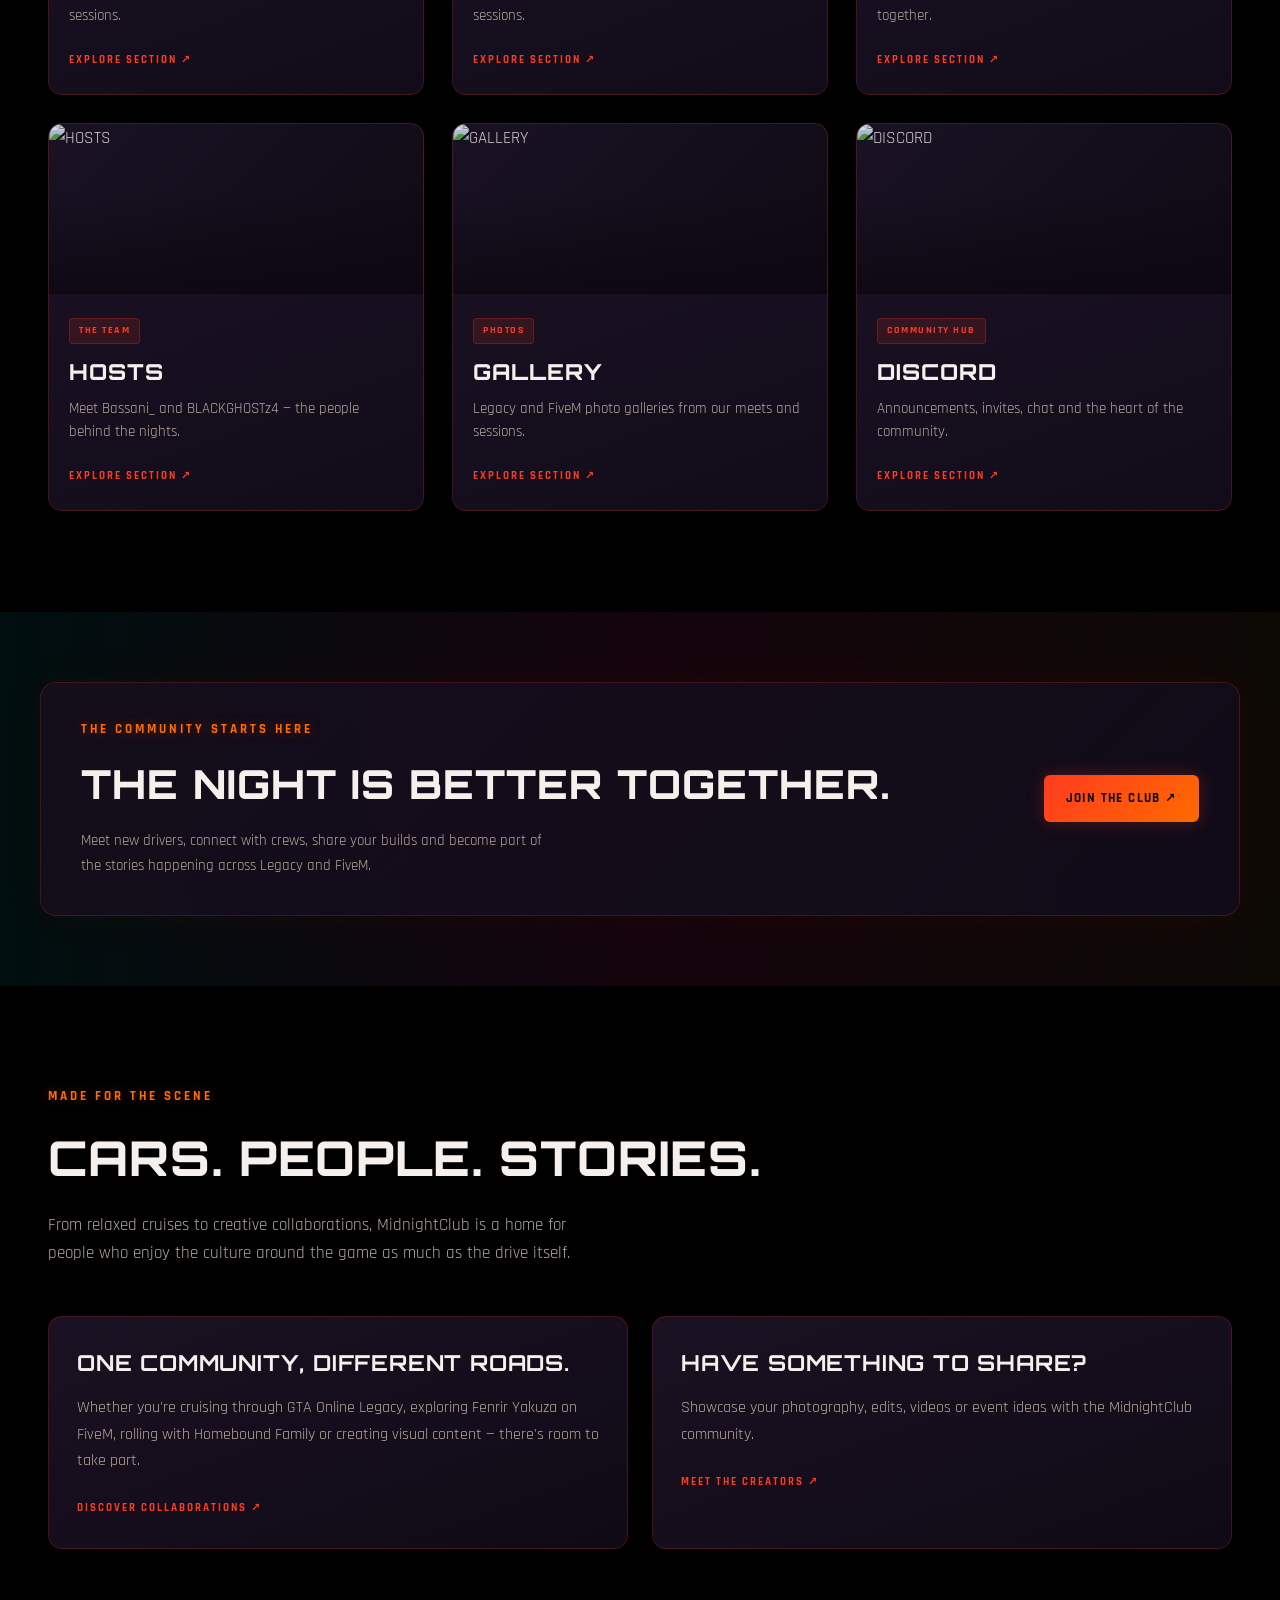
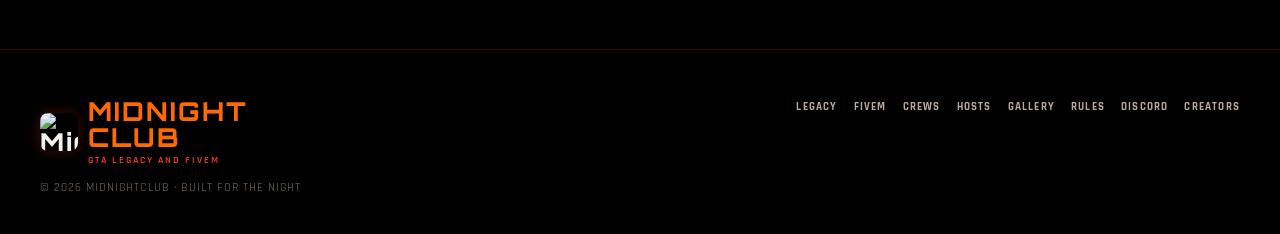
==== commit 362caa64: "Add files via upload" ====
--- a/index.html
+++ b/index.html
@@ -54,7 +54,15 @@
 <section id="main-content" class="hero">
   <div class="hero-inner">
     <div class="eyebrow">WELCOME TO THE NIGHT SHIFT · ESTABLISH YOUR OWN LEGACY</div>
-    <h1>MIDNIGHT<br><em>CLUB</em></h1>
+    <h1 class="hero-title">
+      <span class="hero-word hero-midnight" aria-label="Midnight">
+        <span class="letter" style="--i:0">M</span><span class="letter" style="--i:1">I</span><span class="letter" style="--i:2">D</span><span class="letter" style="--i:3">N</span><span class="letter" style="--i:4">I</span><span class="letter" style="--i:5">G</span><span class="letter" style="--i:6">H</span><span class="letter" style="--i:7">T</span>
+      </span>
+      <br>
+      <em class="hero-club" aria-label="Club">
+        <span class="letter" style="--i:0">C</span><span class="letter" style="--i:1">L</span><span class="letter" style="--i:2">U</span><span class="letter" style="--i:3">B</span>
+      </em>
+    </h1>
     <p>More than a car meet. A meeting point for drivers, crews and creators who make every night in the city worth remembering.</p>
     <div class="hero-actions">
       <a class="btn primary" href="legacy-meets.html">Explore the meets ↗</a>
--- a/assets/style.css
+++ b/assets/style.css
@@ -424,7 +424,8 @@
   margin-bottom: 20px;
   text-shadow: 0 0 16px rgba(255, 59, 31, 0.4);
 }
-.hero h1 {
+.hero h1,
+.hero-title {
   font-family: var(--font-display);
   font-weight: 900;
   font-size: clamp(56px, 10vw, 104px);
@@ -434,13 +435,73 @@
   text-transform: uppercase;
   text-shadow: 0 4px 30px rgba(0,0,0,0.7), 0 0 40px rgba(0,0,0,0.4);
 }
-.hero h1 em {
+.hero-title .hero-word,
+.hero-title .hero-club neg  display: inline-block;
+}
+.hero-title .letter {
+  display: inline-block;
+  will-change: transform, text-shadow, filter;
+  animation: letter-float 3.6s ease-in-out infinite;
+  animation-delay: calc(var(--i) * 0.12s);
+  transition: text-shadow 0.35s ease, filter 0.35s ease, color 0.35s ease, transform 0.35s ease;
+}
+.hero-title .hero-midnight .letter {
+  color: #fff;
+  text-shadow:
+    0 2px 12px rgba(0,0,0,0.65),
+    0 0 18px rgba(255,255,255,0.08);
+}
+.hero-title .hero-club {
   font-style: normal;
+}
+.hero-title .hero-club .letter {
   background: var(--gradient);
   -webkit-background-clip: text;
   -webkit-text-fill-color: transparent;
   background-clip: text;
-  filter: drop-shadow(0 0 24px rgba(255, 106, 0, 0.45));
+  filter: drop-shadow(0 0 10px rgba(255,106,0,0.55)) drop-shadow(0 0 22px rgba(255,59,31,0.45));
+  animation-name: letter-float, club-glow;
+  animation-duration: 3.6s, 2.8s;
+  animation-timing-function: ease-in-out, ease-in-out;
+  animation-iteration-count: infinite, infinite;
+  animation-delay: calc(var(--i) * 0.12s), calc(var(--i) * 0.15s);
+}
+/* Hover: neon bloom on the whole title */
+.hero-title:hover .hero-midnight .letter {
+  text-shadow:
+    0 0 8px rgba(255,255,255,0.95),
+    0 0 18px rgba(255,59,31,0.75),
+    0 0 32px rgba(255,106,0,0.55),
+    0 0 48px rgba(255,159,26,0.35);
+  transform: translateY(-3px) scale(1.03);
+}
+.hero-title:hover .hero-club .letter {
+  filter:
+    drop-shadow(0 0 8px rgba(255,159,26,0.95))
+    drop-shadow(0 0 20px rgba(255,106,0,0.85))
+    drop-shadow(0 0 36px rgba(255,59,31,0.65))
+    drop-shadow(0 0 56px rgba(255,59,31,0.4));
+  transform: translateY(-3px) scale(1.04);
+}
+@keyframes letter-float {
+  0%, 100% { transform: translateY(0); }
+  50%       { transform: translateY(-4px); }
+}
+@keyframes club-glow {
+  0%, 100% {
+    filter: drop-shadow(0 0 10px rgba(255,106,0,0.55)) drop-shadow(0 0 22px rgba(255,59,31,0.45));
+  }
+  50% {
+    filter: drop-shadow(0 0 16px rgba(255,159,26,0.85)) drop-shadow(0 0 32px rgba(255,106,0,0.7)) drop-shadow(0 0 48px rgba(255,59,31,0.5));
+  }
+}
+@media (prefers-reduced-motion: reduce) {
+  .hero-title .letter {
+    animation: none !important;
+  }
+  .hero-title:hover .letter {
+    transform: none;
+  }
 }
 .hero p {
   max-width: 560px;
@@ -1508,3 +1569,9 @@
 .car-meet-rules-section { padding-top: 24px; border-top: 1px solid var(--line); }
 @media (max-width: 850px) { .discipline-steps { grid-template-columns: repeat(2,minmax(0,1fr)); } .meet-discipline-steps { grid-template-columns: repeat(2,minmax(0,1fr)); } }
 @media (max-width: 520px) { .rules-page-section { padding-top: 42px; padding-bottom: 42px; } .discipline-panel { padding: 20px 16px; } .discipline-steps, .meet-discipline-steps { grid-template-columns: 1fr; } .discipline-steps > div { min-height: auto; } .discipline-heading { gap: 11px; } .discipline-icon { flex-basis: 38px; height: 38px; } }
+
+
+/* FiveM host profile avatars */
+.fivem-host-card { display:flex; flex-direction:column; align-items:flex-start; min-height:190px; }
+.fivem-host-avatar { display:block; width:76px; height:76px; margin-bottom:14px; border-radius:50%; object-fit:cover; object-position:center; border:2px solid var(--pink); background:rgba(255,255,255,.06); box-shadow:0 0 16px rgba(255,106,0,.14); }
+.fivem-host-card strong { margin-bottom:5px; }
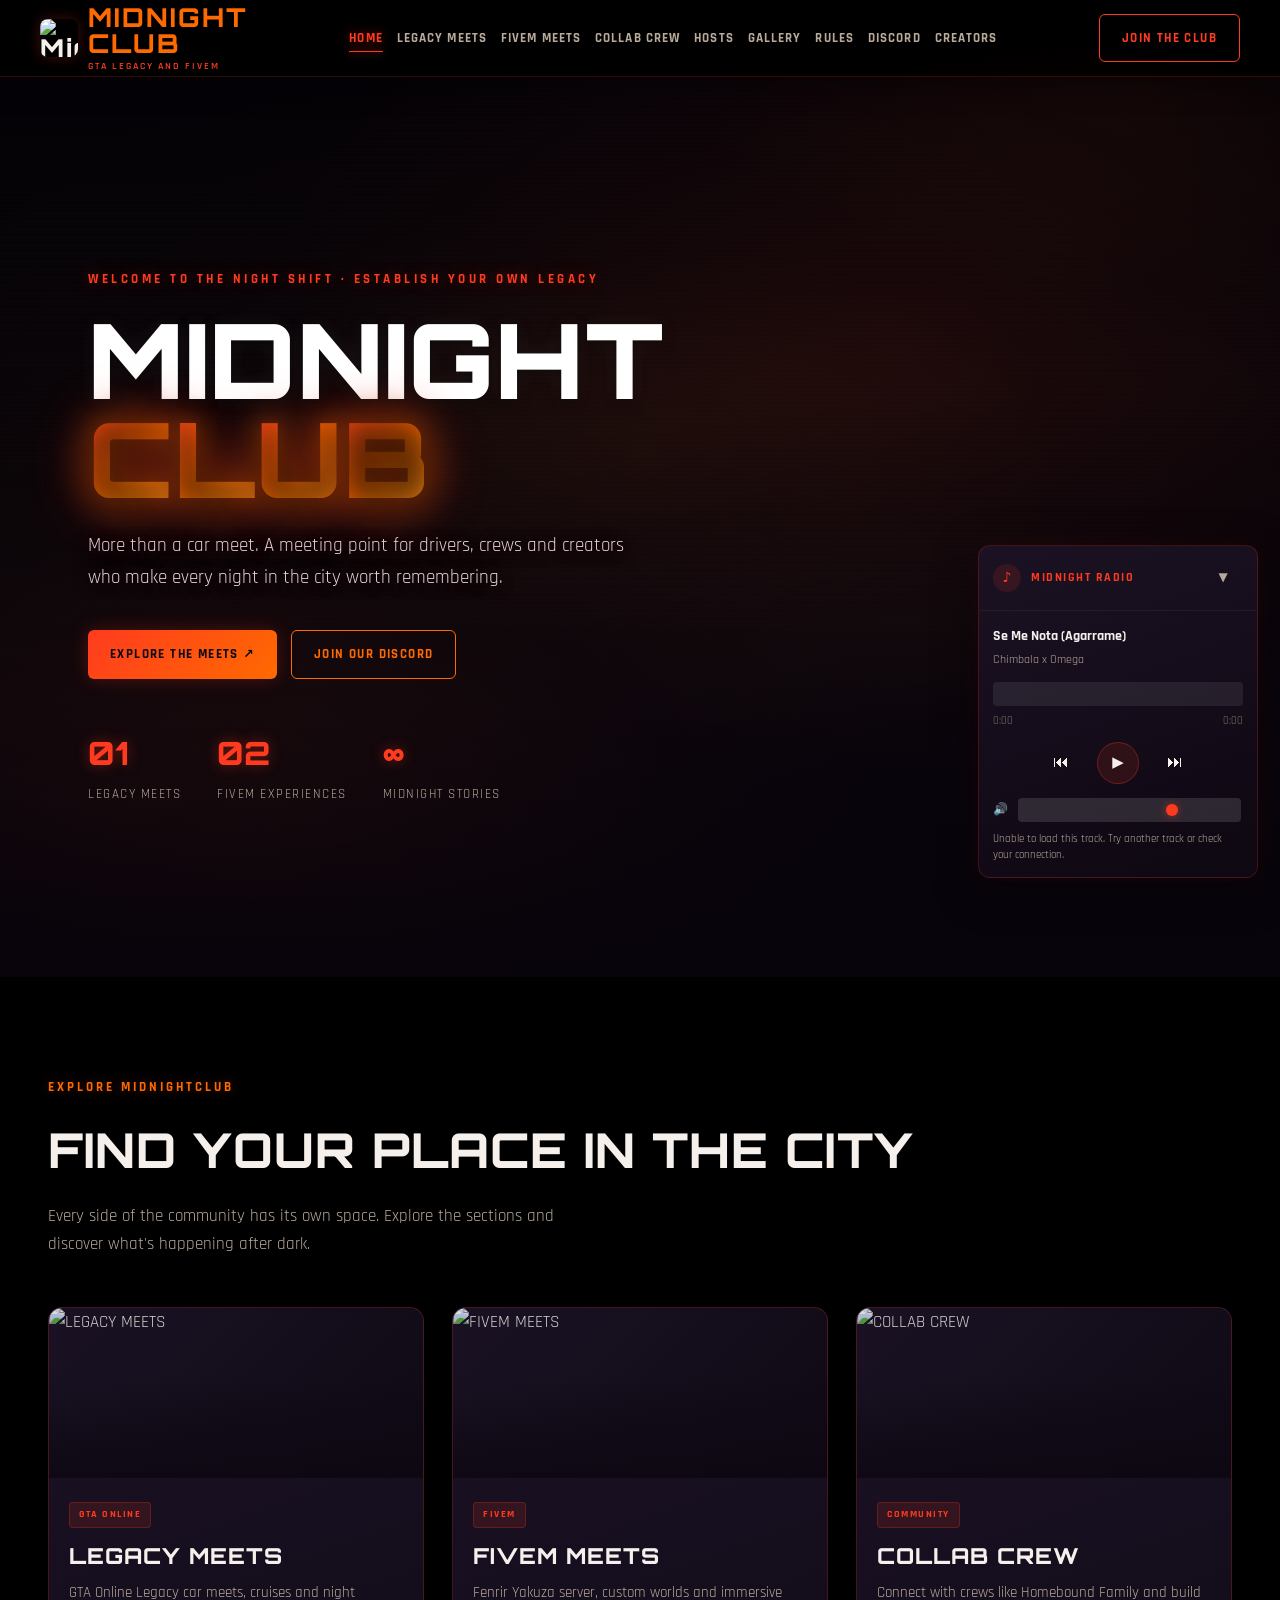
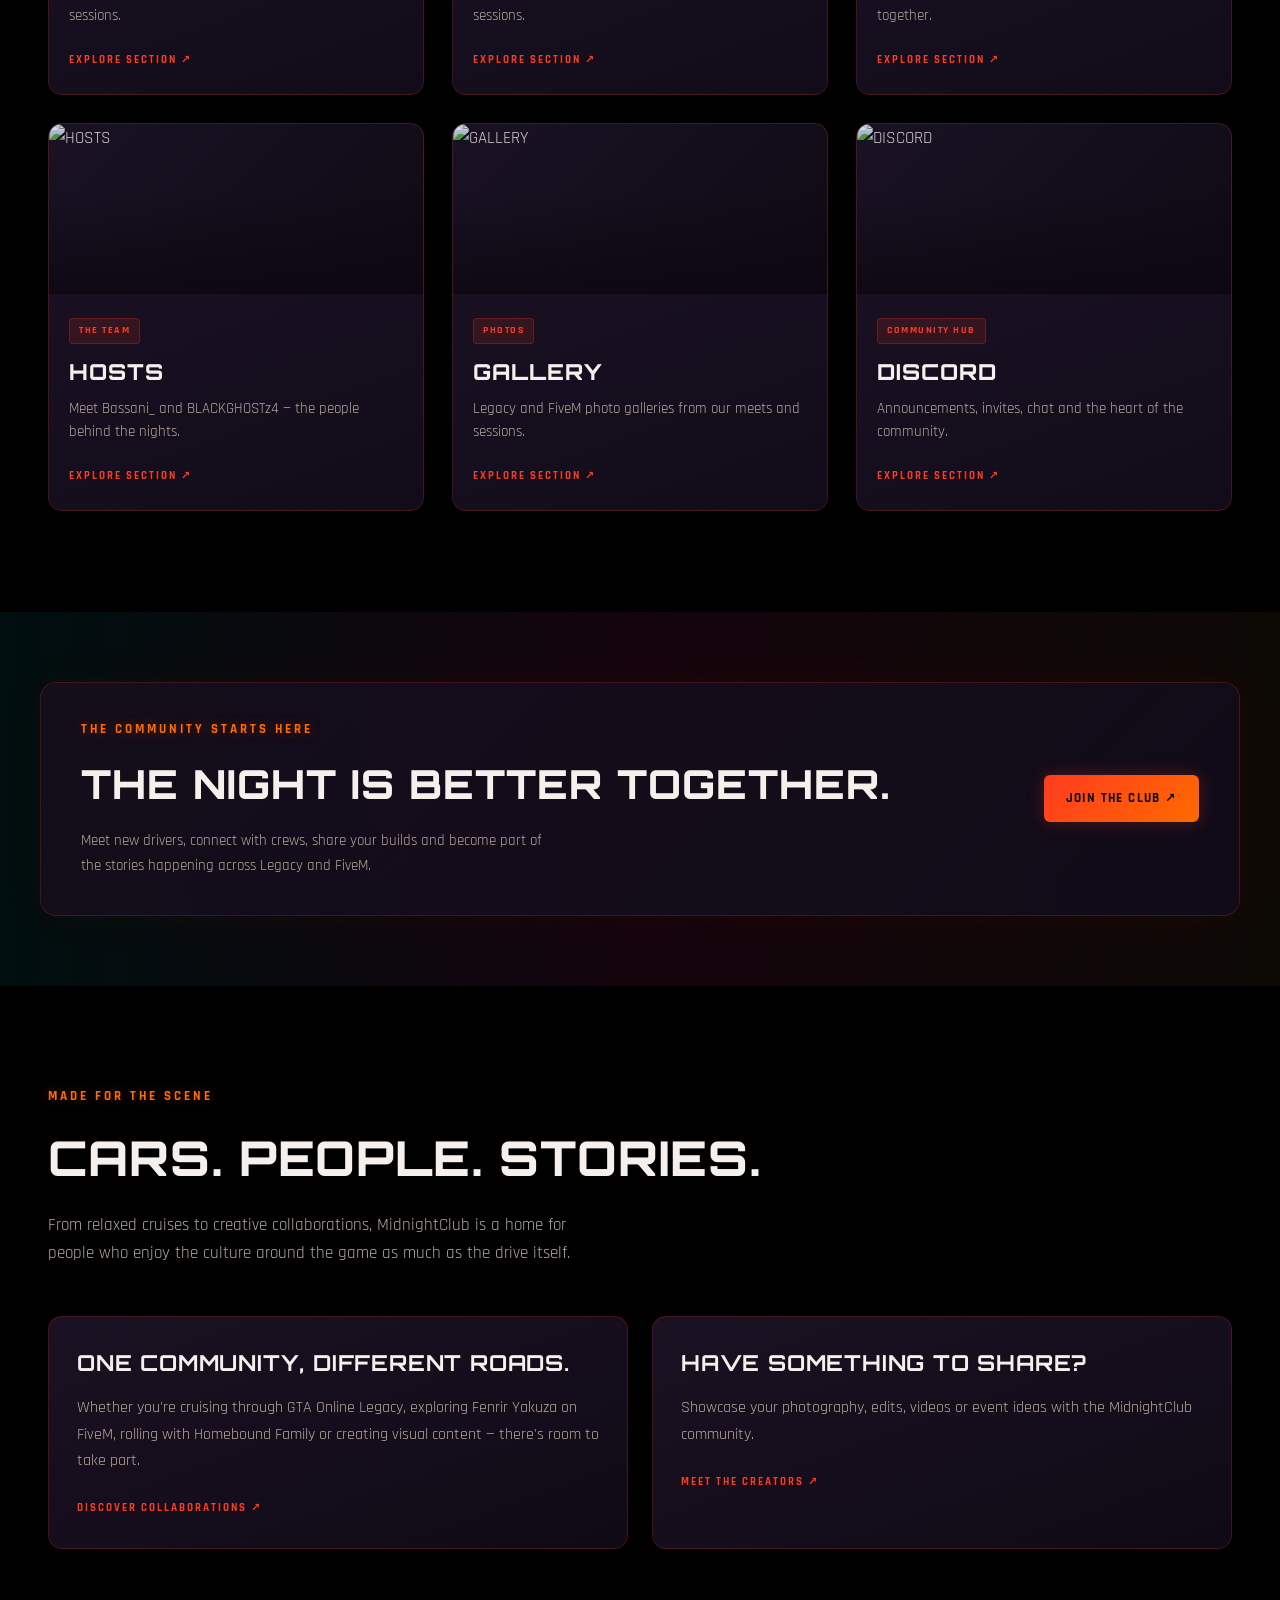
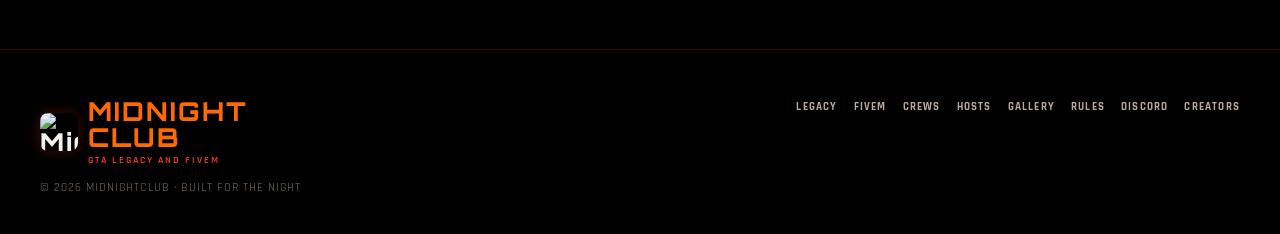
==== commit 3a921599: "Add files via upload" ====
--- a/index.html
+++ b/index.html
@@ -39,7 +39,7 @@
       <a class="active" href="index.html">HOME</a>
       <a href="legacy-meets.html">LEGACY MEETS</a>
       <a href="fivem-meets.html">FIVEM MEETS</a>
-      <a href="collab-crews.html">COLLAB CREWS</a>
+      <a href="collab-crews.html">COLLAB CREW</a>
       <a href="hosts.html">HOSTS</a>
       <a href="gallery.html">GALLERY</a>
       <a href="rules.html">RULES</a>
@@ -109,11 +109,11 @@
     </a>
     <a class="card" href="collab-crews.html">
       <div class="card-image">
-        <img src="https://ik.imagekit.io/MidnightClub/WEBSITE%20MIDNIGHT/website%20images/Gemini_Generated_Image_128ii8128ii8128i.jpg?tr=f-auto,q-80" alt="COLLAB CREWS" loading="lazy" decoding="async">
+        <img src="https://ik.imagekit.io/MidnightClub/WEBSITE%20MIDNIGHT/website%20images/Gemini_Generated_Image_128ii8128ii8128i.jpg?tr=f-auto,q-80" alt="COLLAB CREW" loading="lazy" decoding="async">
       </div>
       <div class="card-body">
         <span class="tag">COMMUNITY</span>
-        <h3>COLLAB CREWS</h3>
+        <h3>COLLAB CREW</h3>
         <p>Connect with crews like Homebound Family and build together.</p>
         <span class="card-link">Explore section ↗</span>
       </div>
--- a/assets/style.css
+++ b/assets/style.css
@@ -787,25 +787,74 @@
 
 /* ========== PAGE HERO ========== */
 .page-hero {
-  padding: 90px 40px 60px;
+  padding: 110px 40px 80px;
+  min-height: 52vh;
   text-align: left;
   position: relative;
   overflow: hidden;
-}
+  isolation: isolate;
+}
+/* Base atmospheric glow */
 .page-hero::before {
   content: '';
   position: absolute;
   inset: 0;
+  z-index: 1;
   background:
-    radial-gradient(ellipse at 80% 20%, rgba(255, 59, 31, 0.1) 0%, transparent 50%),
-    radial-gradient(ellipse at 10% 80%, rgba(255, 106, 0, 0.08) 0%, transparent 45%);
+    radial-gradient(ellipse at 80% 20%, rgba(255, 59, 31, 0.12) 0%, transparent 50%),
+    radial-gradient(ellipse at 10% 80%, rgba(255, 106, 0, 0.1) 0%, transparent 45%);
   pointer-events: none;
+}
+/* Semi-transparent wallpaper layer (activated per page) */
+.page-hero::after {
+  content: '';
+  position: absolute;
+  inset: 0;
+  z-index: 0;
+  background-repeat: no-repeat;
+  background-position: center right;
+  background-size: cover;
+  opacity: 0.28;
+  pointer-events: none;
+  filter: saturate(1.05) contrast(1.05);
+}
+/* Dark vignette so text stays readable over the wallpaper */
+.page-hero .page-hero-inner::before {
+  content: '';
+  position: absolute;
+  inset: -40px -20px;
+  z-index: -1;
+  background: linear-gradient(90deg,
+    rgba(8, 4, 12, 0.82) 0%,
+    rgba(8, 4, 12, 0.55) 45%,
+    rgba(8, 4, 12, 0.15) 100%);
+  pointer-events: none;
+}
+/* Page-specific wallpapers */
+.page-hero--legacy::after {
+  background-image: url('https://ik.imagekit.io/MidnightClub/WEBSITE%20MIDNIGHT/website%20images/file_00000000ad4882108c9d90495cad888b.png?updatedAt=1795227710696');
+  background-position: center center;
+  background-size: contain;
+  opacity: 0.22;
+  filter: drop-shadow(0 0 40px rgba(255, 59, 31, 0.25));
+}
+.page-hero--fivem::after {
+  background-image: url('https://ik.imagekit.io/MidnightClub/WEBSITE%20MIDNIGHT/website%20images/Gemini_Generated_Image_rfahvvrfahvvrfah-removebg-preview.png?updatedAt=1795227710135');
+  background-position: right center;
+  background-size: contain;
+  opacity: 0.32;
+}
+.page-hero--collab::after {
+  background-image: url('https://ik.imagekit.io/MidnightClub/WEBSITE%20MIDNIGHT/website%20images/33be66992568bf4c0d0fac9c858f9d1c04fb1dc2_512-removebg-preview.png?updatedAt=1795227710072');
+  background-position: right center;
+  background-size: contain;
+  opacity: 0.32;
 }
 .page-hero-inner {
   max-width: var(--max);
   margin: auto;
   position: relative;
-  z-index: 1;
+  z-index: 2;
 }
 .page-hero h1 {
   font-family: var(--font-display);
@@ -818,12 +867,29 @@
   -webkit-background-clip: text;
   -webkit-text-fill-color: transparent;
   background-clip: text;
+  filter: drop-shadow(0 2px 16px rgba(0,0,0,0.55));
 }
 .page-hero p {
   max-width: 520px;
-  color: var(--muted);
+  color: #e0c8d0;
   font-size: 16px;
   margin: 0;
+  text-shadow: 0 1px 12px rgba(0,0,0,0.65);
+}
+@media (max-width: 900px) {
+  .page-hero {
+    min-height: 42vh;
+    padding: 96px 24px 64px;
+  }
+  .page-hero::after {
+    background-position: center center;
+    opacity: 0.18;
+  }
+  .page-hero--legacy::after,
+  .page-hero--fivem::after,
+  .page-hero--collab::after {
+    opacity: 0.16;
+  }
 }
 
 /* ========== HOSTS ========== */
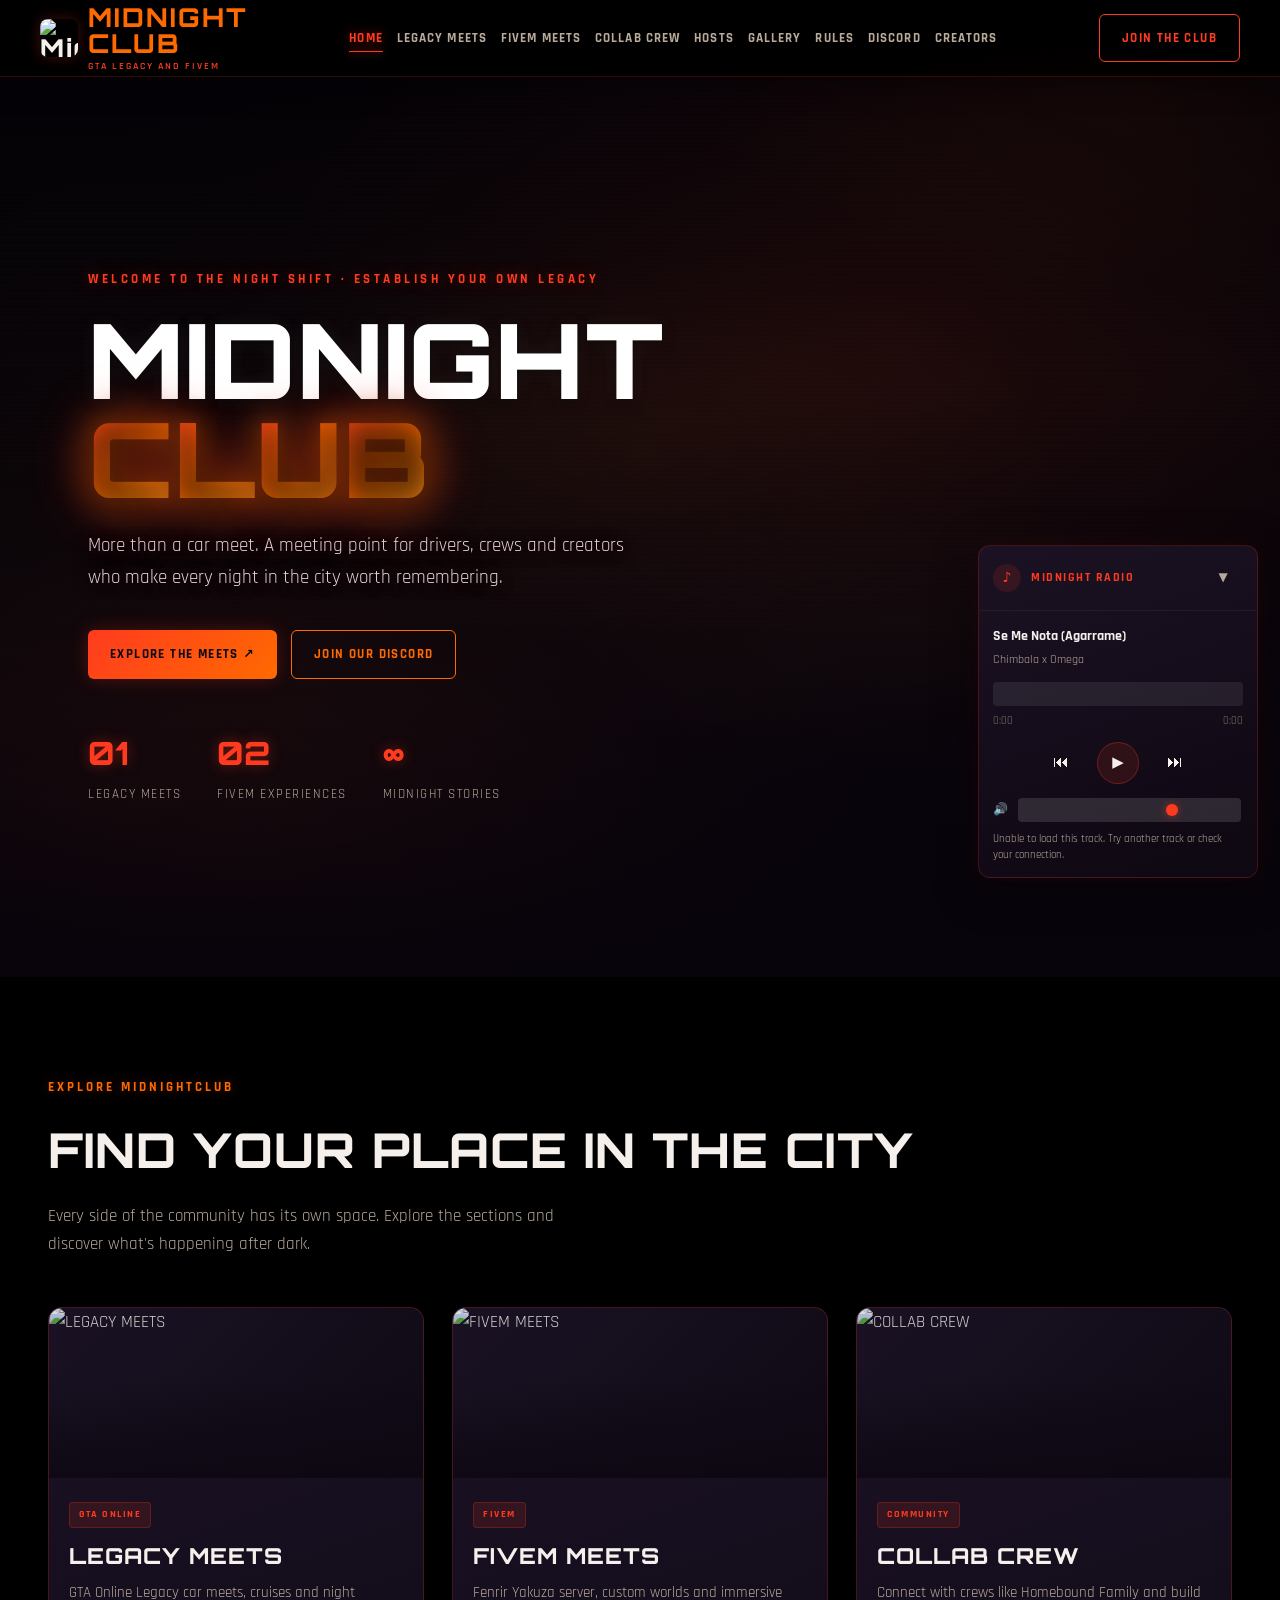
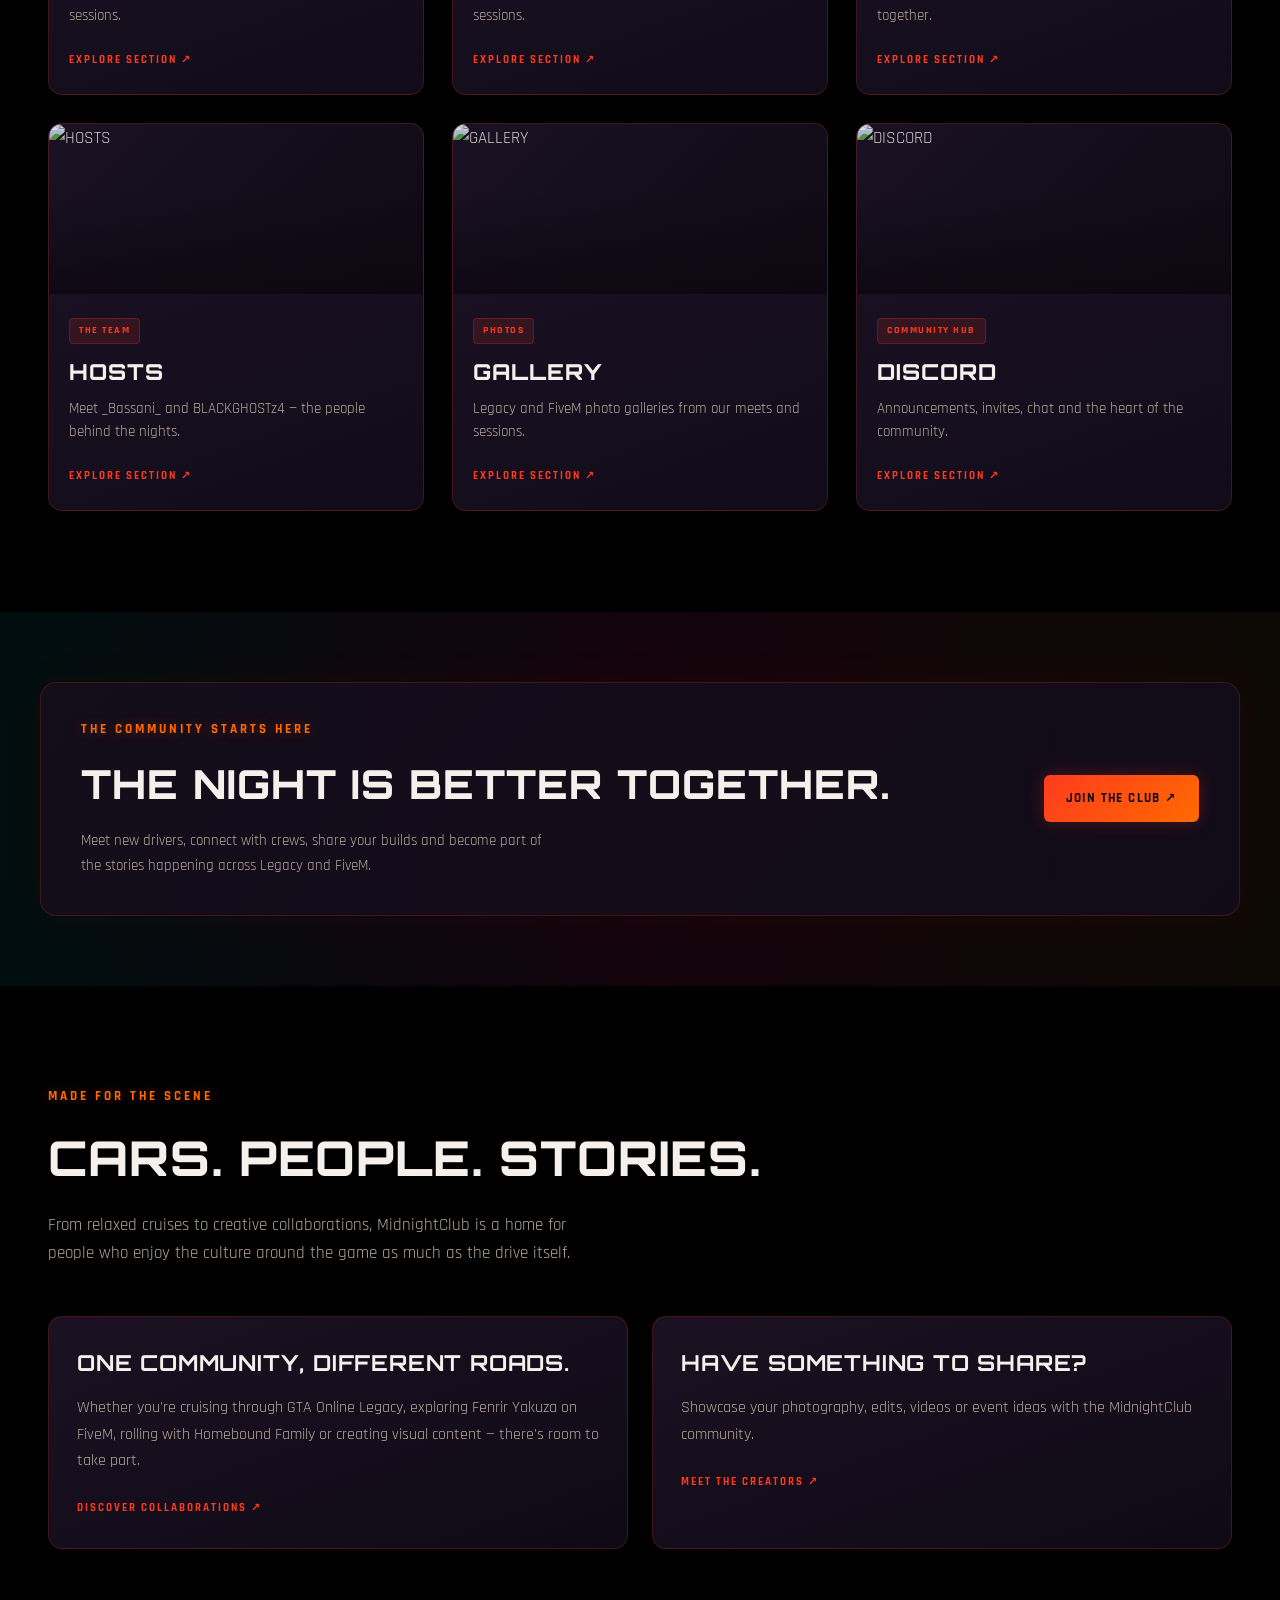
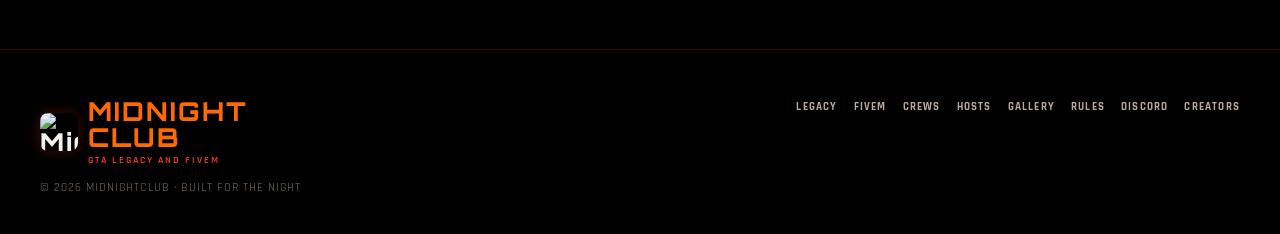
==== commit fdc9be03: "Add files via upload" ====
--- a/index.html
+++ b/index.html
@@ -125,7 +125,7 @@
       <div class="card-body">
         <span class="tag">THE TEAM</span>
         <h3>HOSTS</h3>
-        <p>Meet Bassani_ and BLACKGHOSTz4 — the people behind the nights.</p>
+        <p>Meet _Bassani_ and BLACKGHOSTz4 — the people behind the nights.</p>
         <span class="card-link">Explore section ↗</span>
       </div>
     </a>
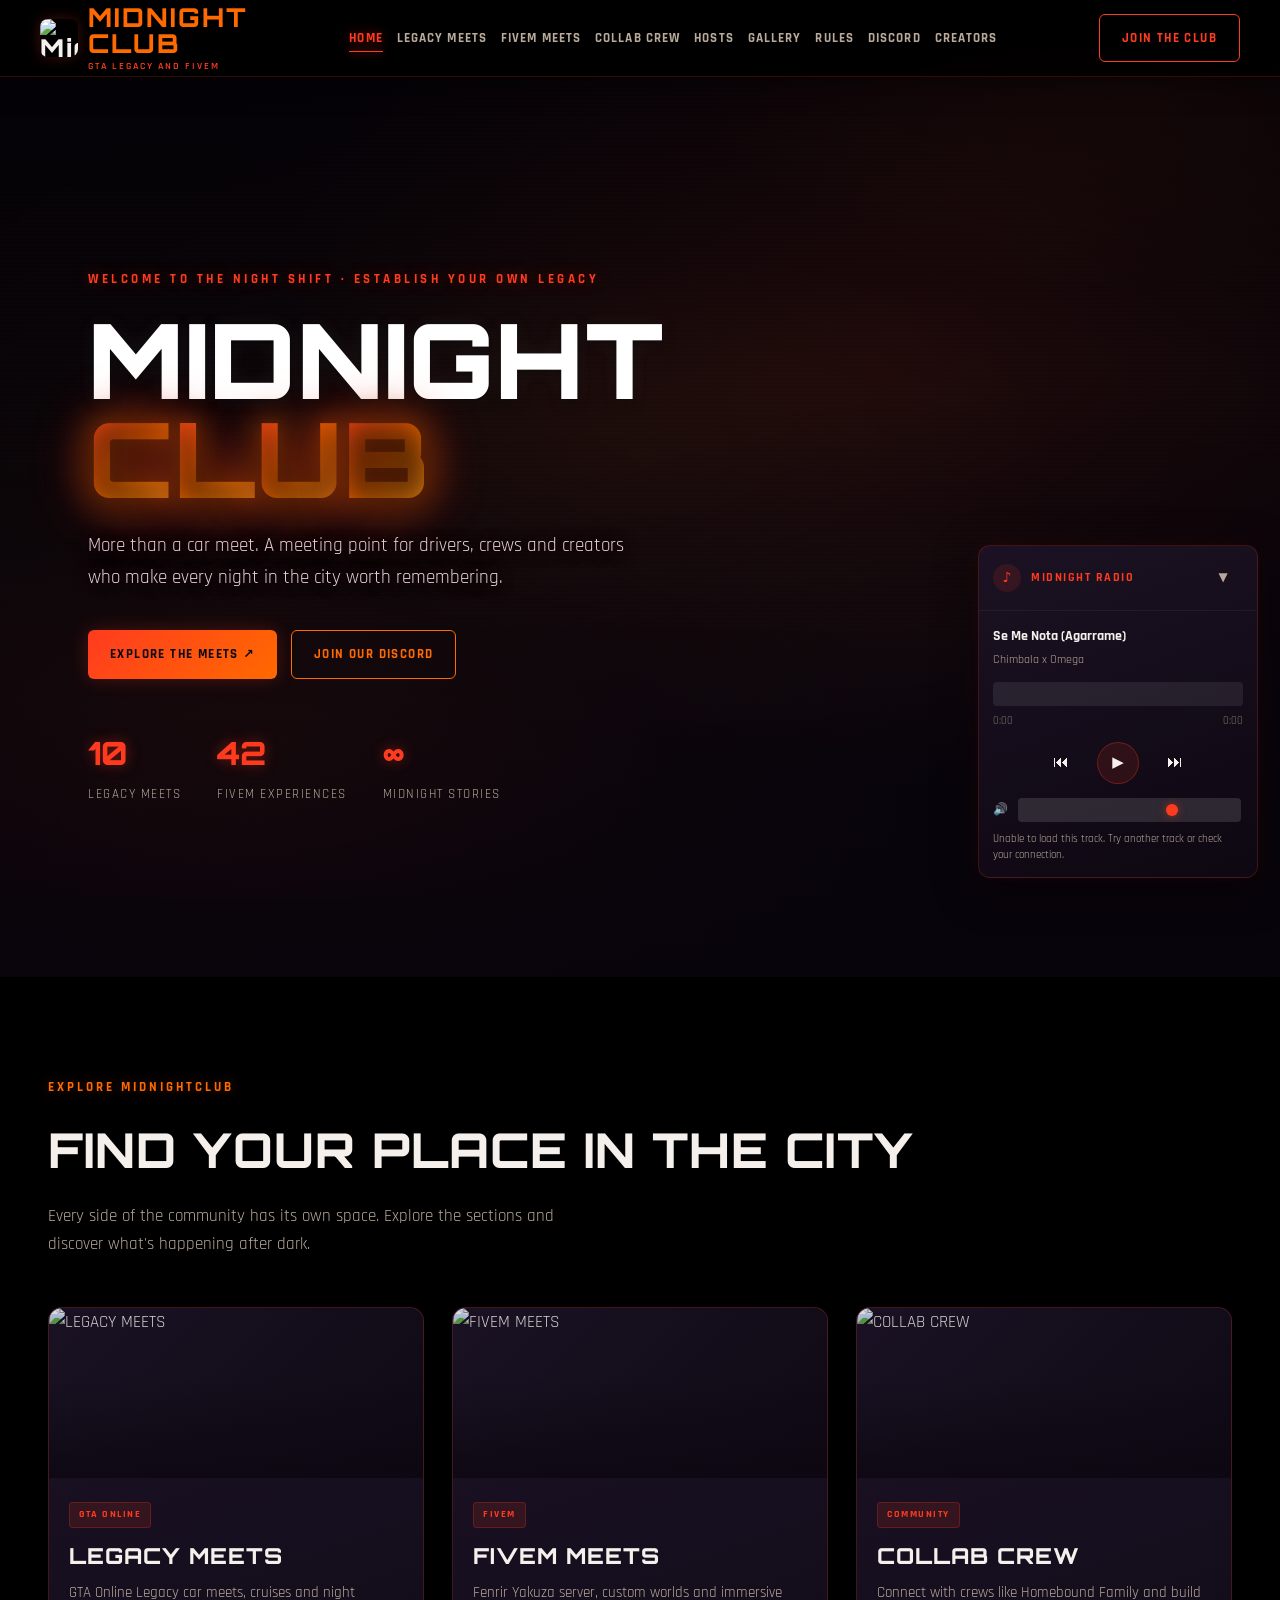
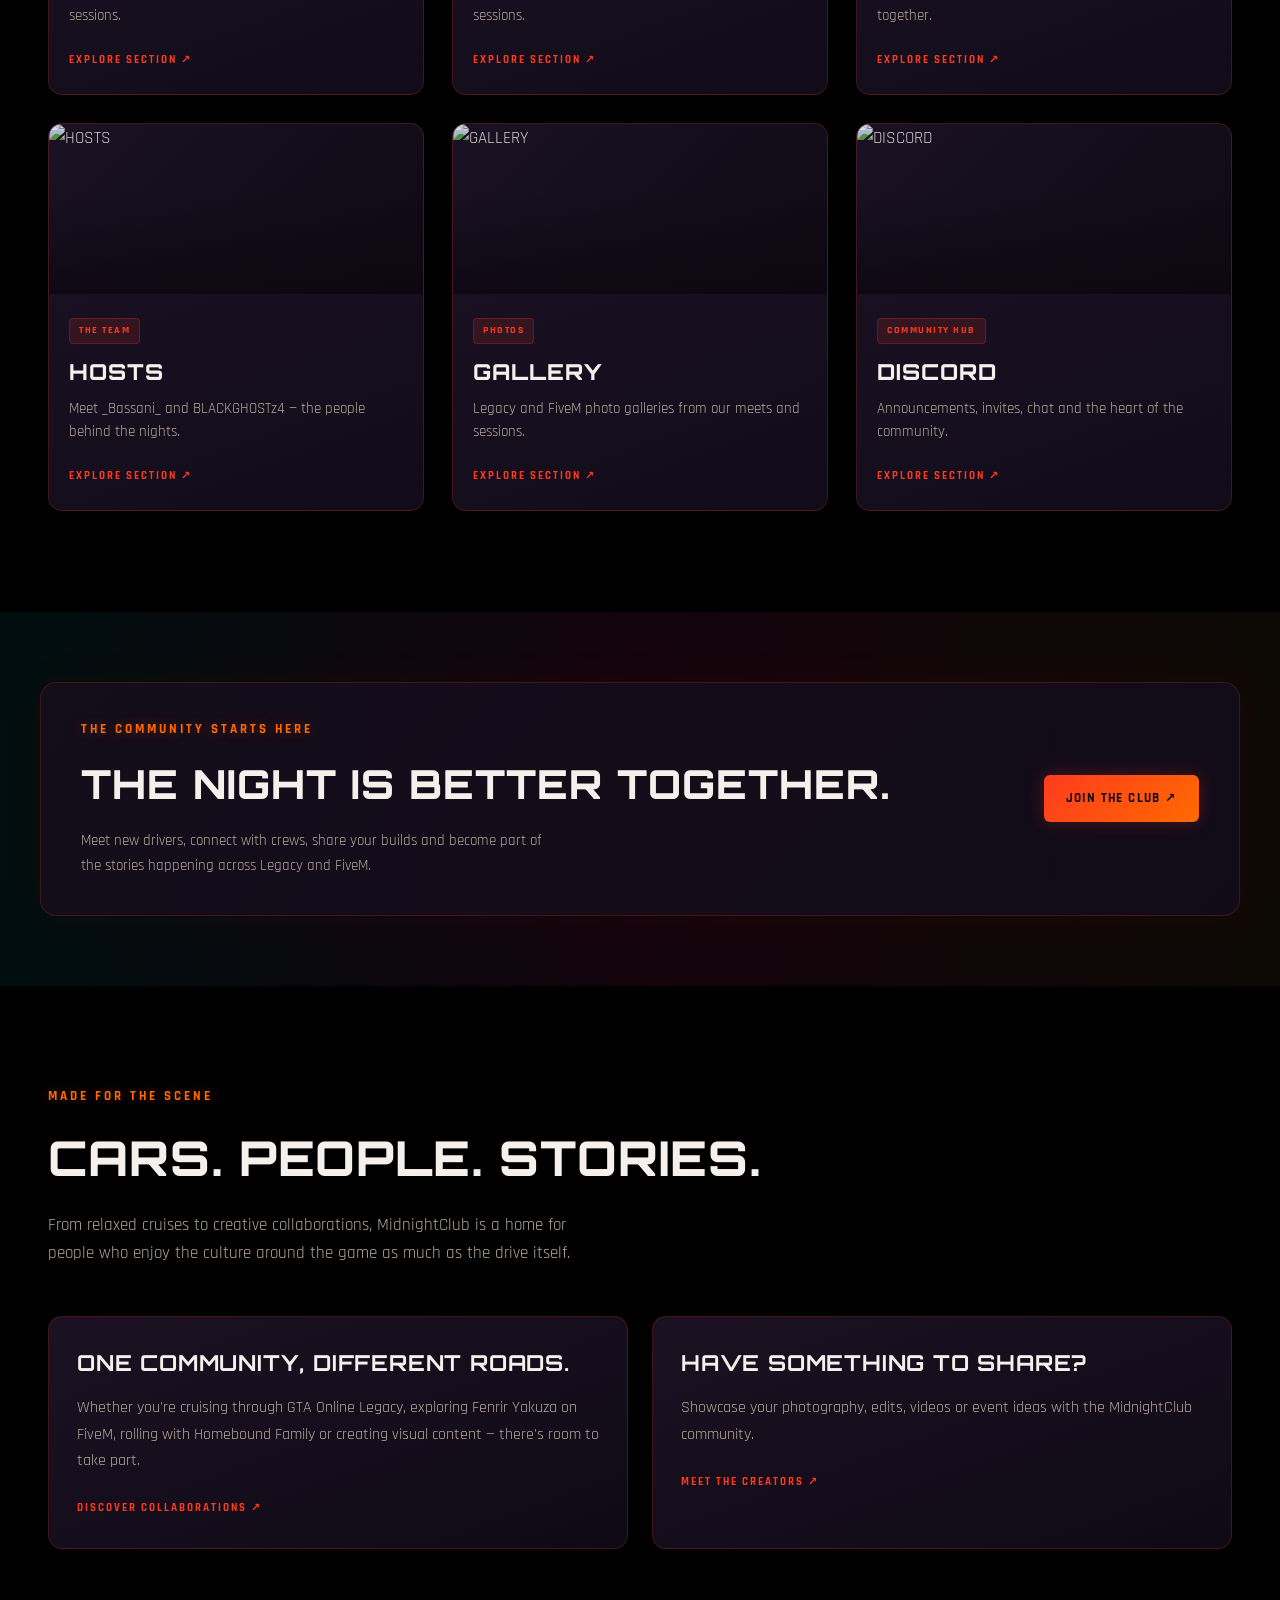
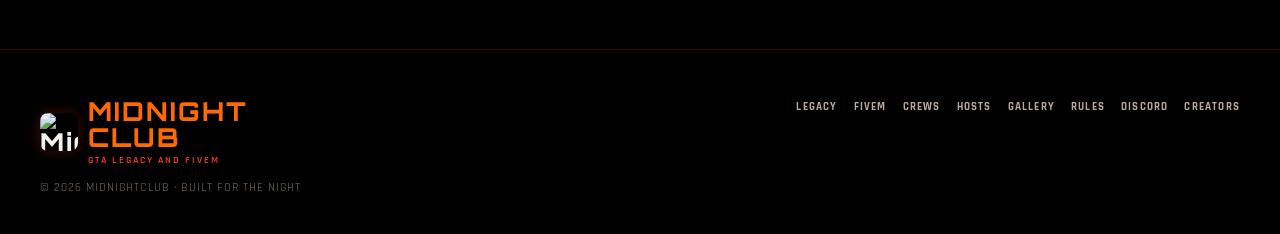
==== commit c9be2cfc: "Update index.html" ====
--- a/index.html
+++ b/index.html
@@ -69,8 +69,8 @@
       <a class="btn secondary" href="discord.html">Join our Discord</a>
     </div>
     <div class="hero-meta">
-      <div class="meta-item"><strong>01</strong><span>Legacy meets</span></div>
-      <div class="meta-item"><strong>02</strong><span>FiveM experiences</span></div>
+      <div class="meta-item"><strong>10</strong><span>Legacy meets</span></div>
+      <div class="meta-item"><strong>42</strong><span>FiveM experiences</span></div>
       <div class="meta-item"><strong>∞</strong><span>Midnight stories</span></div>
     </div>
   </div>
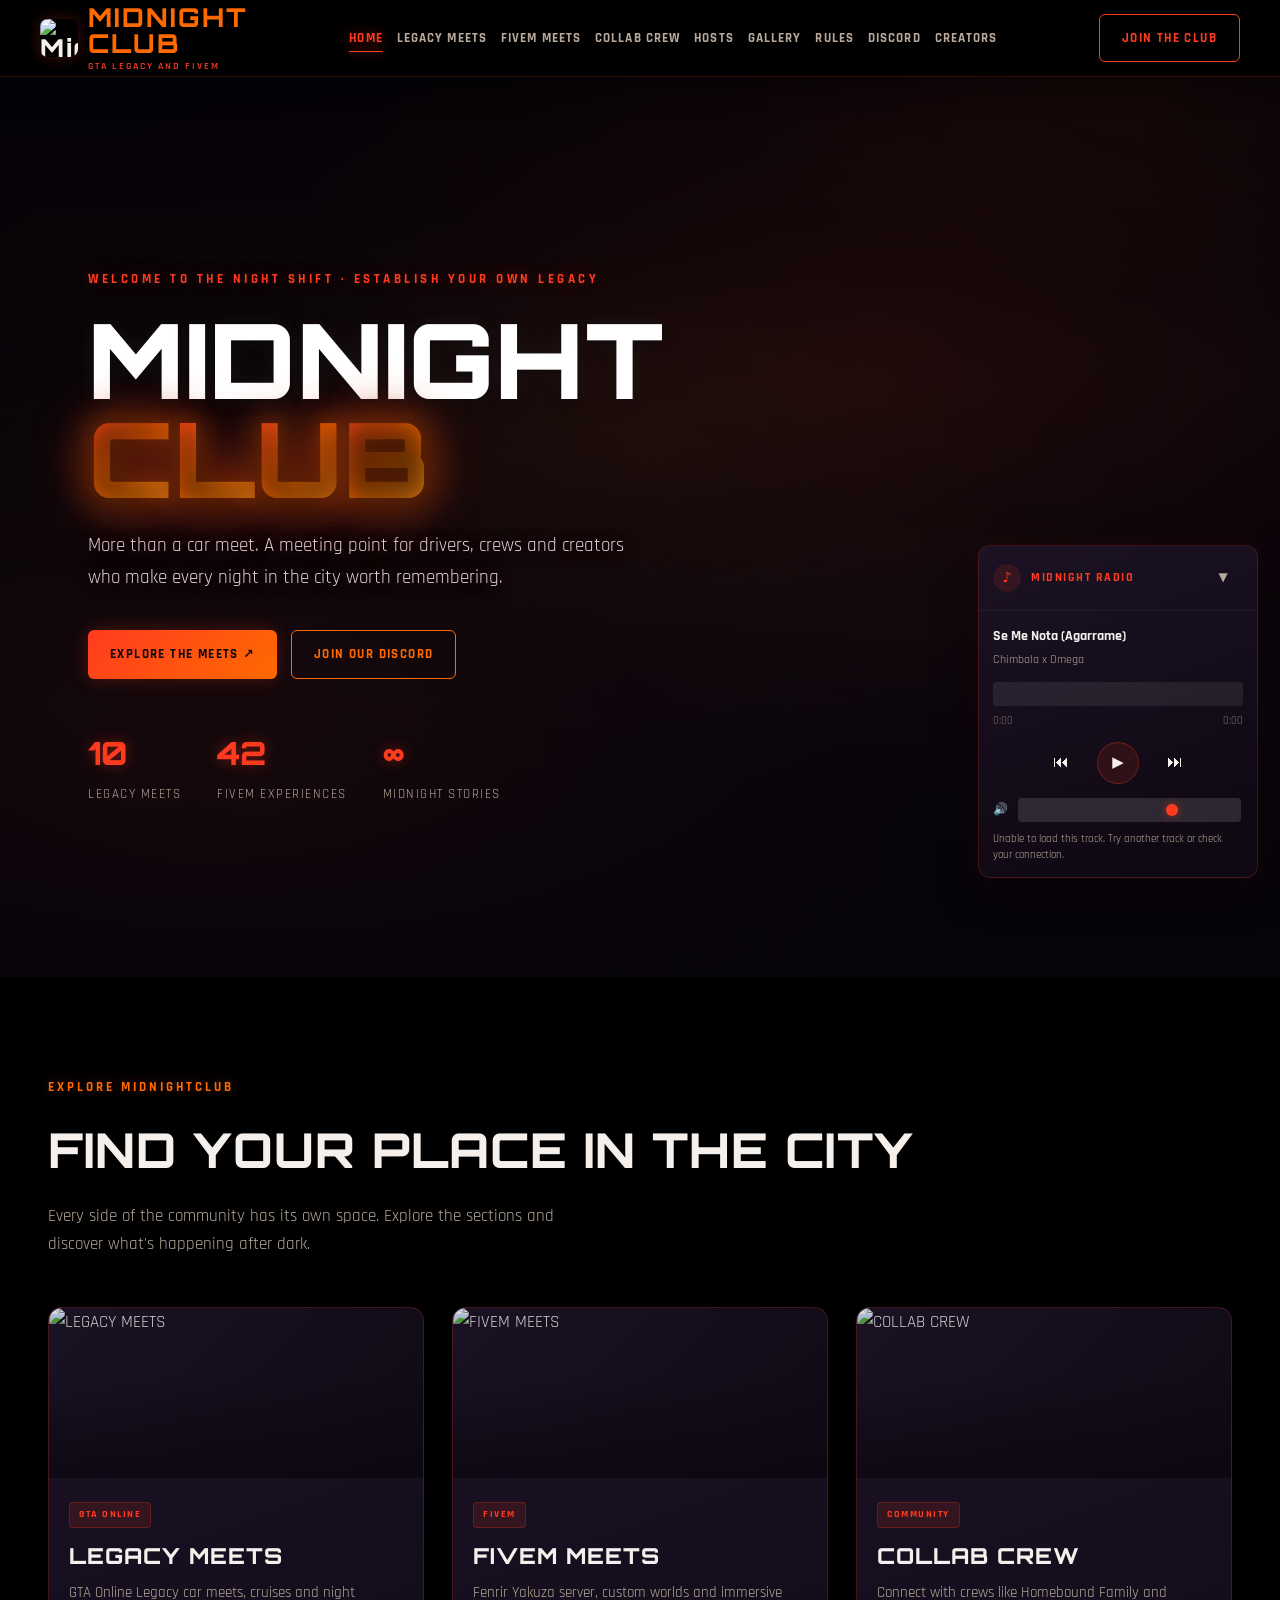
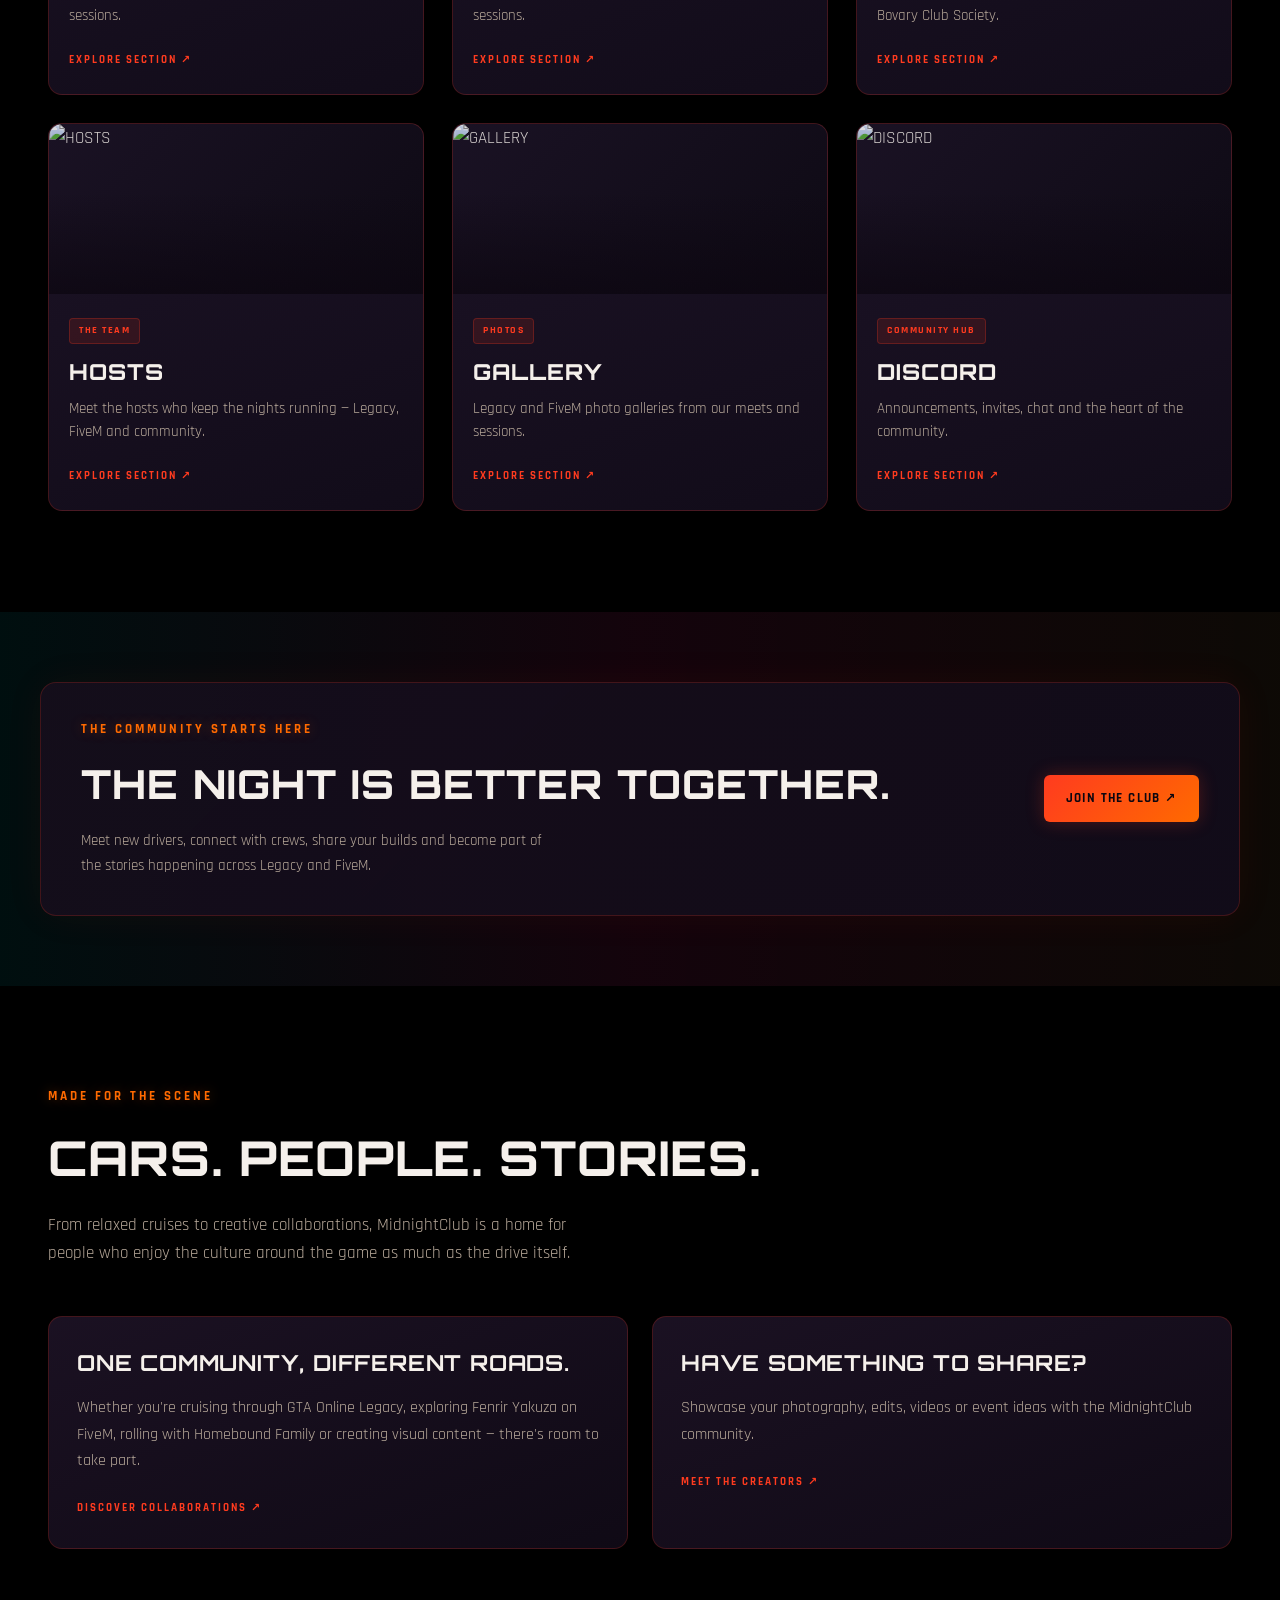
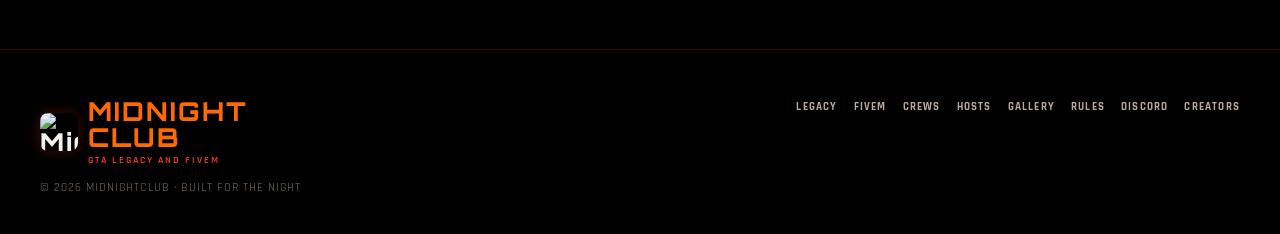
==== commit 820b1a5f: "Add files via upload" ====
--- a/index.html
+++ b/index.html
@@ -114,7 +114,7 @@
       <div class="card-body">
         <span class="tag">COMMUNITY</span>
         <h3>COLLAB CREW</h3>
-        <p>Connect with crews like Homebound Family and build together.</p>
+        <p>Connect with crews like Homebound Family and Bovary Club Society.</p>
         <span class="card-link">Explore section ↗</span>
       </div>
     </a>
@@ -125,7 +125,7 @@
       <div class="card-body">
         <span class="tag">THE TEAM</span>
         <h3>HOSTS</h3>
-        <p>Meet _Bassani_ and BLACKGHOSTz4 — the people behind the nights.</p>
+        <p>Meet the hosts who keep the nights running — Legacy, FiveM and community.</p>
         <span class="card-link">Explore section ↗</span>
       </div>
     </a>
--- a/assets/style.css
+++ b/assets/style.css
@@ -897,7 +897,7 @@
   max-width: var(--max);
   margin: 0 auto;
   display: grid;
-  grid-template-columns: repeat(2, 1fr);
+  grid-template-columns: repeat(auto-fit, minmax(260px, 1fr));
   gap: 28px;
 }
 .host-card {
@@ -1641,3 +1641,187 @@
 .fivem-host-card { display:flex; flex-direction:column; align-items:flex-start; min-height:190px; }
 .fivem-host-avatar { display:block; width:76px; height:76px; margin-bottom:14px; border-radius:50%; object-fit:cover; object-position:center; border:2px solid var(--pink); background:rgba(255,255,255,.06); box-shadow:0 0 16px rgba(255,106,0,.14); }
 .fivem-host-card strong { margin-bottom:5px; }
+
+/* ========== COLLAB CREWS LISTING ========== */
+.crews-grid {
+  max-width: var(--max);
+  margin: 0 auto;
+  display: grid;
+  grid-template-columns: repeat(auto-fit, minmax(300px, 1fr));
+  gap: 48px 36px;
+  padding: 0 20px 20px;
+}
+.crew-card {
+  display: flex;
+  flex-direction: column;
+  align-items: center;
+  text-align: center;
+  text-decoration: none;
+  color: inherit;
+  group: true;
+}
+.crew-card-embed {
+  position: relative;
+  width: 100%;
+  aspect-ratio: 1 / 1;
+  max-width: 340px;
+  border-radius: 18px;
+  border: 1px solid var(--line);
+  background: linear-gradient(160deg, rgba(28, 18, 36, 0.95), rgba(12, 8, 18, 0.98));
+  overflow: hidden;
+  display: flex;
+  align-items: center;
+  justify-content: center;
+  transition: border-color 0.35s, box-shadow 0.35s, transform 0.35s;
+  box-shadow: 0 20px 50px rgba(0,0,0,0.45);
+}
+.crew-card:hover .crew-card-embed {
+  border-color: rgba(255, 106, 0, 0.55);
+  box-shadow: 0 0 40px rgba(255, 59, 31, 0.22), 0 25px 60px rgba(0,0,0,0.5);
+  transform: translateY(-6px);
+}
+.crew-card-embed img {
+  width: 72%;
+  height: 72%;
+  object-fit: contain;
+  filter: drop-shadow(0 8px 24px rgba(0,0,0,0.45));
+  transition: transform 0.4s ease;
+}
+.crew-card:hover .crew-card-embed img {
+  transform: scale(1.06);
+}
+.crew-card-name {
+  margin-top: 22px;
+  font-family: var(--font-display);
+  font-weight: 800;
+  font-size: clamp(20px, 2.8vw, 28px);
+  letter-spacing: 2px;
+  text-transform: uppercase;
+  color: #fff;
+  text-shadow:
+    0 0 10px rgba(255, 59, 31, 0.85),
+    0 0 24px rgba(255, 106, 0, 0.55),
+    0 0 48px rgba(255, 59, 31, 0.3);
+  transition: text-shadow 0.3s;
+}
+.crew-card:hover .crew-card-name {
+  text-shadow:
+    0 0 14px rgba(255, 80, 40, 1),
+    0 0 32px rgba(255, 106, 0, 0.75),
+    0 0 60px rgba(255, 59, 31, 0.45);
+}
+.crew-card-tag {
+  margin-top: 8px;
+  font-size: 12px;
+  font-weight: 600;
+  letter-spacing: 1.6px;
+  text-transform: uppercase;
+  color: var(--muted);
+}
+.crew-card-cta {
+  margin-top: 14px;
+  font-size: 13px;
+  font-weight: 700;
+  letter-spacing: 1px;
+  color: var(--orange, #ff6a00);
+  opacity: 0.85;
+  transition: opacity 0.25s;
+}
+.crew-card:hover .crew-card-cta {
+  opacity: 1;
+}
+
+/* Crew detail page helpers */
+.crew-detail-logo-wrap {
+  display: flex;
+  justify-content: center;
+  margin-bottom: 20px;
+}
+.crew-detail-logo-wrap img {
+  width: 110px;
+  height: 110px;
+  object-fit: contain;
+  filter: drop-shadow(0 0 28px rgba(255, 59, 31, 0.35));
+}
+.crew-notice-box {
+  display: flex;
+  gap: 16px;
+  align-items: flex-start;
+  max-width: var(--max);
+  margin: 0 auto;
+  padding: 20px 24px;
+  border: 1px solid var(--line);
+  border-radius: 12px;
+  background: linear-gradient(145deg, rgba(28,18,36,.92), rgba(12,8,16,.96));
+}
+.crew-notice-icon { font-size: 22px; flex-shrink: 0; }
+.crew-notice-title { margin: 0 0 6px; font-weight: 700; color: #fff; font-size: 15px; }
+.crew-notice-text { margin: 0; color: var(--muted); font-size: 14px; line-height: 1.65; }
+.crew-hosts-grid {
+  display: grid;
+  grid-template-columns: repeat(auto-fill, minmax(200px, 1fr));
+  gap: 20px;
+  max-width: var(--max);
+  margin: 0 auto;
+}
+.crew-host-card {
+  background: linear-gradient(160deg, rgba(28,18,36,.95), rgba(12,8,18,.98));
+  border: 1px solid var(--line);
+  border-radius: 14px;
+  padding: 24px 18px;
+  text-align: center;
+  transition: border-color 0.3s, box-shadow 0.3s;
+}
+.crew-host-card:hover {
+  border-color: rgba(255,106,0,.45);
+  box-shadow: 0 0 28px rgba(255,59,31,.12);
+}
+.crew-host-card img {
+  width: 88px;
+  height: 88px;
+  border-radius: 50%;
+  object-fit: cover;
+  border: 2px solid var(--pink, #ff3b1f);
+  box-shadow: 0 0 18px rgba(255,106,0,.2);
+  margin-bottom: 14px;
+}
+.crew-host-card h4 {
+  margin: 0 0 6px;
+  font-family: var(--font-display);
+  font-size: 17px;
+  letter-spacing: 0.5px;
+}
+.crew-host-card .rank {
+  display: block;
+  font-size: 12px;
+  color: var(--muted);
+  letter-spacing: 1px;
+  text-transform: uppercase;
+  margin-bottom: 12px;
+}
+.crew-host-card .btn {
+  margin-top: 8px;
+  font-size: 12px;
+  padding: 8px 14px;
+}
+.crew-tags {
+  display: flex;
+  flex-wrap: wrap;
+  gap: 8px;
+  margin-top: 16px;
+}
+.crew-tag {
+  padding: 6px 12px;
+  border-radius: 999px;
+  border: 1px solid var(--line);
+  font-size: 12px;
+  font-weight: 600;
+  letter-spacing: 0.8px;
+  color: var(--muted);
+  background: rgba(255,255,255,.03);
+}
+@media (max-width: 640px) {
+  .crews-grid { gap: 36px 20px; }
+  .crew-card-embed { max-width: 280px; }
+  .crew-notice-box { flex-direction: column; gap: 10px; }
+}
